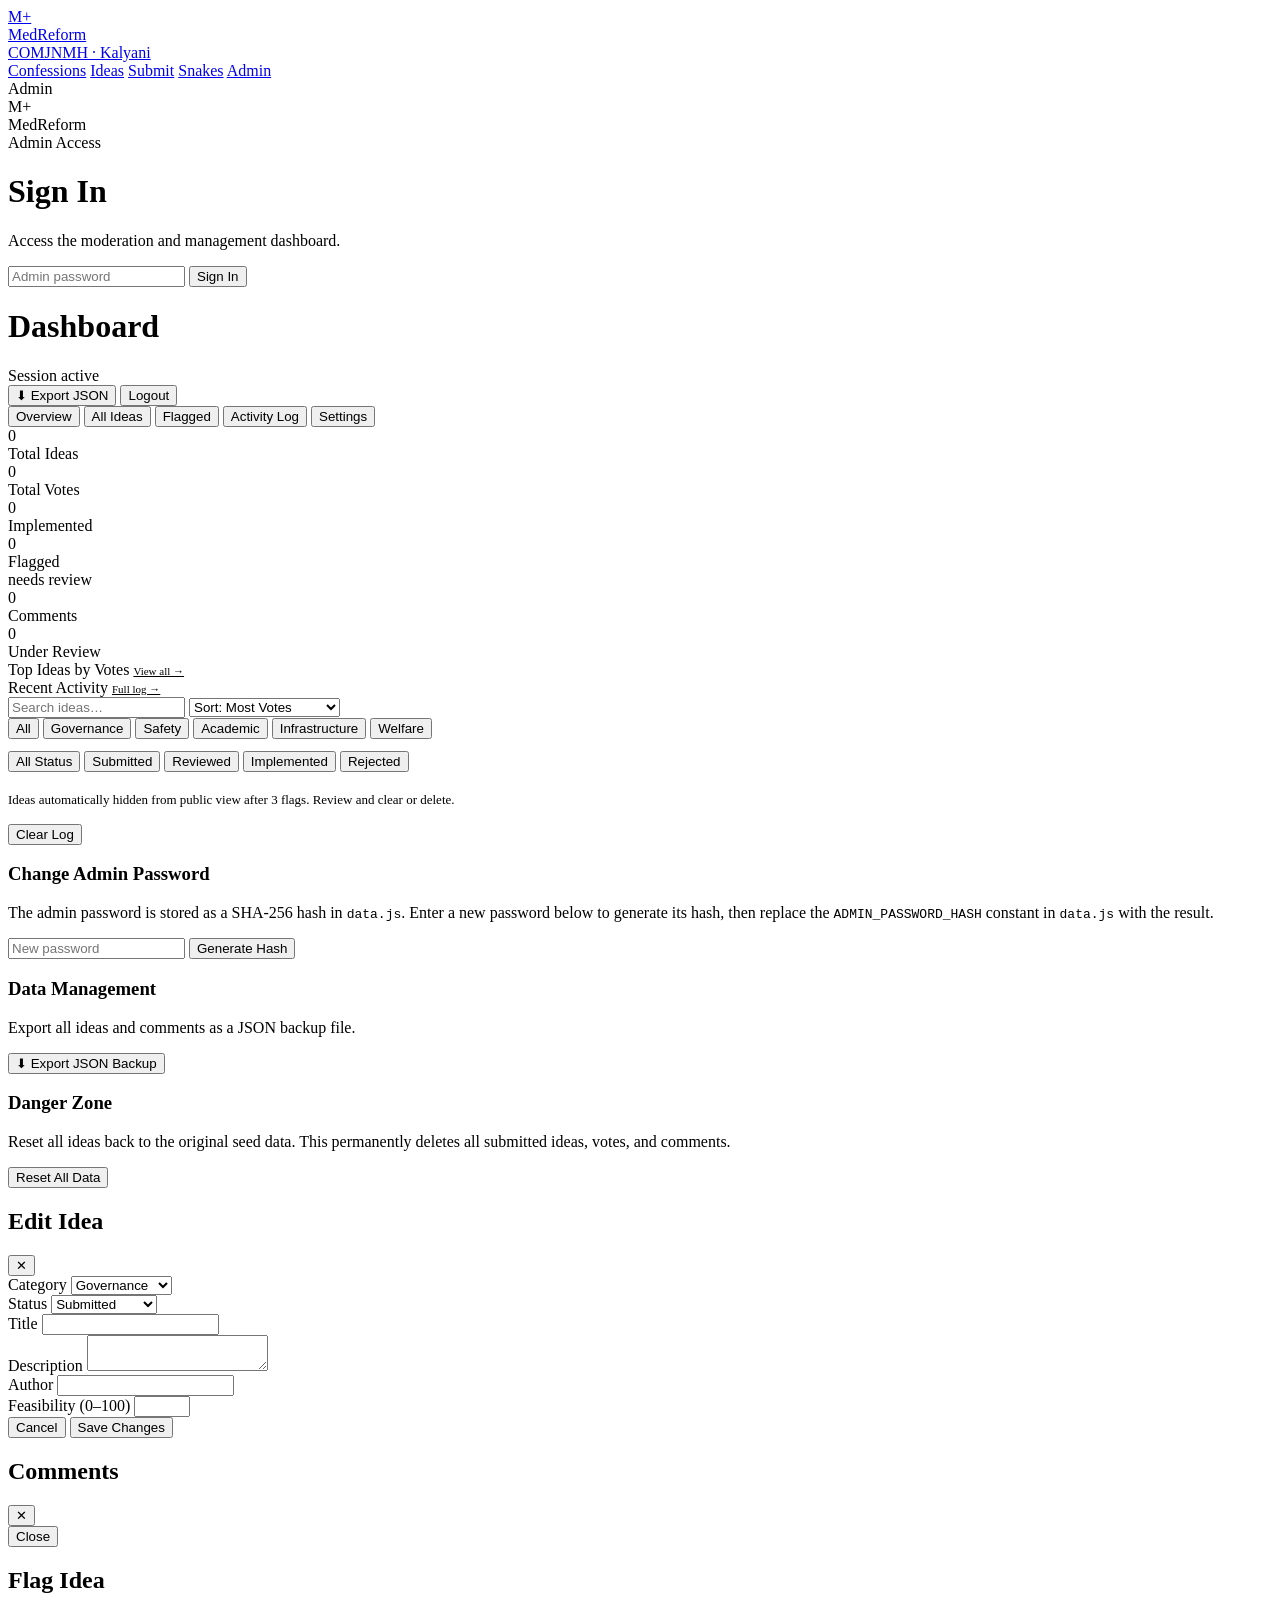
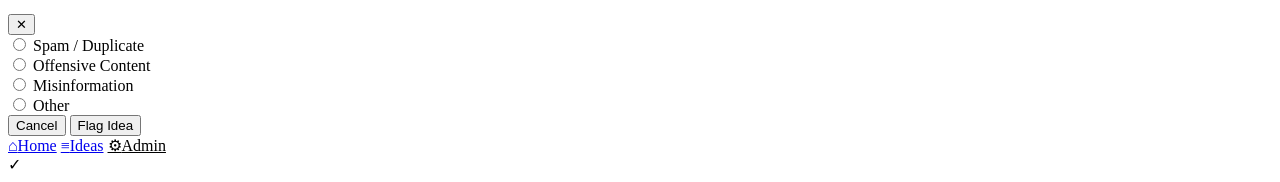
==== admin.html @ bbeb204e "Link all pages in one nav and use the shared design on the confession page Every page now shares the" ====
<!DOCTYPE html>
<html lang="en">
<head>
<meta charset="UTF-8">
<meta name="viewport" content="width=device-width, initial-scale=1.0">
<title>Admin Panel — MedReform</title>
<meta name="robots" content="noindex, nofollow">
<link href="https://fonts.googleapis.com/css2?family=Instrument+Serif:ital@0;1&family=DM+Mono:wght@400;500&family=Epilogue:wght@300;400;500;700;900&display=swap" rel="stylesheet">
<link rel="stylesheet" href="/styles.css">
</head>
<body>

<header class="site-header">
  <a href="/" class="logo">
    <div class="logo-mark">M+</div>
    <div>
      <div class="logo-text">MedReform</div>
      <div class="logo-sub">COMJNMH · Kalyani</div>
    </div>
  </a>
  <nav class="desktop-nav">
    <a href="/" class="nav-link">Confessions</a>
    <a href="/ideas" class="nav-link">Ideas</a>
    <a href="/submit" class="nav-link">Submit</a>
    <a href="/snakes" class="nav-link">Snakes</a>
    <a href="/admin" class="nav-link active">Admin</a>
  </nav>
  <span class="badge live">Admin</span>
</header>

<!-- ═══════════════ LOGIN ═══════════════ -->
<div class="login-screen" id="login-screen">
  <div class="login-card">
    <div class="login-logo">
      <div class="logo-mark">M+</div>
      <div>
        <div class="logo-text">MedReform</div>
        <div class="logo-sub">Admin Access</div>
      </div>
    </div>
    <h1>Sign In</h1>
    <p>Access the moderation and management dashboard.</p>
    <input type="password" id="admin-password" class="login-input"
           placeholder="Admin password" autocomplete="current-password">
    <button class="login-btn" id="login-btn" onclick="attemptLogin()">Sign In</button>
    <div class="login-error" id="login-error"></div>
  </div>
</div>

<!-- ═══════════════ ADMIN SCREEN ═══════════════ -->
<div class="admin-screen" id="admin-screen">
  <div class="admin-shell">

    <!-- Header -->
    <div class="admin-header">
      <h1>Dashboard</h1>
      <span class="session-badge" id="session-badge">Session active</span>
      <div class="header-btns">
        <button class="btn-export" onclick="exportAllData()">⬇ Export JSON</button>
        <button class="btn-logout" onclick="adminLogout()">Logout</button>
      </div>
    </div>

    <!-- Tab nav -->
    <nav class="admin-tabs">
      <button class="admin-tab active" onclick="switchTab('dashboard', this)">Overview</button>
      <button class="admin-tab" onclick="switchTab('ideas', this)">All Ideas</button>
      <button class="admin-tab" id="tab-flagged-btn" onclick="switchTab('flagged', this)">Flagged</button>
      <button class="admin-tab" onclick="switchTab('log', this)">Activity Log</button>
      <button class="admin-tab" onclick="switchTab('settings', this)">Settings</button>
    </nav>

    <!-- ── TAB: Overview ── -->
    <div id="tab-dashboard" class="tab-content active">
      <div class="stats-grid">
        <div class="stat-card">
          <div class="stat-val" id="stat-total">0</div>
          <div class="stat-label">Total Ideas</div>
          <div class="stat-sub" id="stat-pending-sub"></div>
        </div>
        <div class="stat-card">
          <div class="stat-val" id="stat-votes">0</div>
          <div class="stat-label">Total Votes</div>
          <div class="stat-sub" id="stat-avg-sub"></div>
        </div>
        <div class="stat-card">
          <div class="stat-val" id="stat-implemented">0</div>
          <div class="stat-label">Implemented</div>
          <div class="stat-sub" id="stat-impl-rate"></div>
        </div>
        <div class="stat-card" id="stat-flagged-card">
          <div class="stat-val" id="stat-flagged">0</div>
          <div class="stat-label">Flagged</div>
          <div class="stat-sub">needs review</div>
        </div>
        <div class="stat-card">
          <div class="stat-val" id="stat-comments">0</div>
          <div class="stat-label">Comments</div>
        </div>
        <div class="stat-card">
          <div class="stat-val" id="stat-reviewed">0</div>
          <div class="stat-label">Under Review</div>
        </div>
      </div>

      <div class="dash-cols">
        <div class="dash-panel">
          <div class="dash-panel-head">
            <span>Top Ideas by Votes</span>
            <a href="#" onclick="switchTabByName('ideas'); return false;" style="font-size:11px; color:var(--accent);">View all →</a>
          </div>
          <div class="dash-panel-body" id="dash-top-ideas"></div>
        </div>
        <div class="dash-panel">
          <div class="dash-panel-head">
            <span>Recent Activity</span>
            <a href="#" onclick="switchTabByName('log'); return false;" style="font-size:11px; color:var(--accent);">Full log →</a>
          </div>
          <div class="dash-panel-body" id="dash-recent-log"></div>
        </div>
      </div>
    </div>

    <!-- ── TAB: All Ideas ── -->
    <div id="tab-ideas" class="tab-content">
      <div class="ideas-toolbar">
        <input type="text" id="ideas-search" placeholder="Search ideas…" oninput="renderIdeas()">
        <select class="sort-select" id="ideas-sort" onchange="renderIdeas()">
          <option value="votes">Sort: Most Votes</option>
          <option value="new">Sort: Newest</option>
          <option value="flags">Sort: Most Flagged</option>
          <option value="comments">Sort: Most Comments</option>
        </select>
      </div>
      <div class="filter-chips" id="cat-filters" style="margin-bottom:12px;">
        <button class="chip active" data-cat="all" onclick="setChip(this,'cat')">All</button>
        <button class="chip" data-cat="governance" onclick="setChip(this,'cat')">Governance</button>
        <button class="chip" data-cat="safety" onclick="setChip(this,'cat')">Safety</button>
        <button class="chip" data-cat="academic" onclick="setChip(this,'cat')">Academic</button>
        <button class="chip" data-cat="infrastructure" onclick="setChip(this,'cat')">Infrastructure</button>
        <button class="chip" data-cat="welfare" onclick="setChip(this,'cat')">Welfare</button>
      </div>
      <div class="filter-chips" id="status-filters" style="margin-bottom:20px;">
        <button class="chip active" data-status="all" onclick="setChip(this,'status')">All Status</button>
        <button class="chip" data-status="submitted" onclick="setChip(this,'status')">Submitted</button>
        <button class="chip" data-status="reviewed" onclick="setChip(this,'status')">Reviewed</button>
        <button class="chip" data-status="implemented" onclick="setChip(this,'status')">Implemented</button>
        <button class="chip" data-status="rejected" onclick="setChip(this,'status')">Rejected</button>
      </div>
      <div class="idea-list" id="ideas-list"></div>
      <div class="empty-state" id="ideas-empty" style="display:none;">
        <h3>No ideas match</h3>
        <p>Adjust your search or filters.</p>
      </div>
    </div>

    <!-- ── TAB: Flagged ── -->
    <div id="tab-flagged" class="tab-content">
      <p style="color:var(--text-muted); font-size:13px; margin-bottom:16px;">
        Ideas automatically hidden from public view after 3 flags. Review and clear or delete.
      </p>
      <div class="idea-list" id="flagged-list"></div>
      <div class="empty-state" id="flagged-empty" style="display:none;">
        <h3>No flagged ideas</h3>
        <p>Nothing needs review right now.</p>
      </div>
    </div>

    <!-- ── TAB: Activity Log ── -->
    <div id="tab-log" class="tab-content">
      <div class="log-toolbar">
        <button class="btn-ghost-sm" onclick="confirmClearLog()">Clear Log</button>
      </div>
      <div class="log-list" id="log-list"></div>
      <div class="empty-state" id="log-empty" style="display:none;">
        <h3>No activity yet</h3>
        <p>Admin actions will appear here.</p>
      </div>
    </div>

    <!-- ── TAB: Settings ── -->
    <div id="tab-settings" class="tab-content">
      <div class="pw-section">
        <h3>Change Admin Password</h3>
        <p>
          The admin password is stored as a SHA-256 hash in <code>data.js</code>.
          Enter a new password below to generate its hash, then replace the
          <code>ADMIN_PASSWORD_HASH</code> constant in <code>data.js</code> with the result.
        </p>
        <div class="pw-gen-row">
          <input type="password" class="pw-gen-input" id="pw-new-input" placeholder="New password">
          <button class="btn-primary-sm" onclick="generateHash()">Generate Hash</button>
        </div>
        <div class="pw-hash-display" id="pw-hash-result"></div>
      </div>

      <div class="pw-section" style="margin-top:16px;">
        <h3>Data Management</h3>
        <p>Export all ideas and comments as a JSON backup file.</p>
        <button class="btn-primary-sm" onclick="exportAllData()">⬇ Export JSON Backup</button>
      </div>

      <div class="pw-section" style="margin-top:16px; border-color: rgba(248,113,113,0.3);">
        <h3 style="color:var(--red);">Danger Zone</h3>
        <p>Reset all ideas back to the original seed data. This permanently deletes all submitted ideas, votes, and comments.</p>
        <button class="btn-danger-sm" onclick="confirmReset()">Reset All Data</button>
      </div>
    </div>

  </div><!-- /admin-shell -->
</div><!-- /admin-screen -->

<!-- ═══════════════ MODALS ═══════════════ -->

<!-- Edit Idea -->
<div class="modal" id="edit-modal">
  <div class="modal-box">
    <div class="modal-head">
      <h2>Edit Idea</h2>
      <button class="modal-close" onclick="closeModal('edit-modal')">✕</button>
    </div>
    <div class="modal-body">
      <div class="form-row">
        <div class="form-group">
          <label class="form-label">Category</label>
          <select id="edit-category" class="form-select">
            <option value="governance">Governance</option>
            <option value="safety">Safety</option>
            <option value="academic">Academic</option>
            <option value="infrastructure">Infrastructure</option>
            <option value="welfare">Welfare</option>
          </select>
        </div>
        <div class="form-group">
          <label class="form-label">Status</label>
          <select id="edit-status" class="form-select">
            <option value="submitted">Submitted</option>
            <option value="reviewed">Under Review</option>
            <option value="implemented">Implemented</option>
            <option value="rejected">Not Viable</option>
          </select>
        </div>
      </div>
      <div class="form-group">
        <label class="form-label">Title</label>
        <input type="text" id="edit-title" class="form-input" maxlength="150">
      </div>
      <div class="form-group">
        <label class="form-label">Description</label>
        <textarea id="edit-text" class="form-textarea" maxlength="1000"></textarea>
      </div>
      <div class="form-row">
        <div class="form-group">
          <label class="form-label">Author</label>
          <input type="text" id="edit-author" class="form-input" maxlength="100">
        </div>
        <div class="form-group">
          <label class="form-label">Feasibility (0–100)</label>
          <input type="number" id="edit-feasibility" class="form-input" min="0" max="100">
        </div>
      </div>
    </div>
    <div class="modal-footer">
      <button class="btn-ghost-sm" onclick="closeModal('edit-modal')">Cancel</button>
      <button class="btn-primary-sm" onclick="saveEdit()">Save Changes</button>
    </div>
  </div>
</div>

<!-- Comments -->
<div class="modal" id="comments-modal">
  <div class="modal-box">
    <div class="modal-head">
      <h2>Comments</h2>
      <button class="modal-close" onclick="closeModal('comments-modal')">✕</button>
    </div>
    <div class="modal-body" id="comments-modal-body"></div>
    <div class="modal-footer">
      <button class="btn-primary-sm" onclick="closeModal('comments-modal')">Close</button>
    </div>
  </div>
</div>

<!-- Flag reason -->
<div class="modal" id="flag-modal">
  <div class="modal-box">
    <div class="modal-head">
      <h2>Flag Idea</h2>
      <button class="modal-close" onclick="closeModal('flag-modal')">✕</button>
    </div>
    <div class="modal-body">
      <div class="flag-reason-list">
        <div class="flag-reason-item">
          <input type="radio" name="flag-reason" id="fr-spam" value="spam">
          <label for="fr-spam">Spam / Duplicate</label>
        </div>
        <div class="flag-reason-item">
          <input type="radio" name="flag-reason" id="fr-offensive" value="offensive">
          <label for="fr-offensive">Offensive Content</label>
        </div>
        <div class="flag-reason-item">
          <input type="radio" name="flag-reason" id="fr-misinfo" value="misinformation">
          <label for="fr-misinfo">Misinformation</label>
        </div>
        <div class="flag-reason-item">
          <input type="radio" name="flag-reason" id="fr-other" value="other">
          <label for="fr-other">Other</label>
        </div>
      </div>
    </div>
    <div class="modal-footer">
      <button class="btn-ghost-sm" onclick="closeModal('flag-modal')">Cancel</button>
      <button class="btn-danger-sm" onclick="confirmFlag()">Flag Idea</button>
    </div>
  </div>
</div>

<!-- Mobile nav -->
<nav class="mobile-nav">
  <a href="/" class="mob-tab"><span class="mob-icon">⌂</span><span>Home</span></a>
  <a href="/ideas" class="mob-tab"><span class="mob-icon">≡</span><span>Ideas</span></a>
  <a href="/admin" class="mob-tab active" style="background:var(--accent-dim);color:var(--accent);"><span class="mob-icon">⚙</span><span>Admin</span></a>
</nav>

<div class="toast" id="toast">
  <span class="toast-icon">✓</span>
  <span class="toast-text"></span>
</div>

<script src="/data.js"></script>
<script>
// ─── State ────────────────────────────────────────────────────────────────────
var adminIdeas      = [];
var editingIdeaId   = null;
var flaggingIdeaId  = null;
var activeTab       = 'dashboard';
var ideaFilters     = { cat: 'all', status: 'all' };
var sessionTimer    = null;

// ─── Boot ─────────────────────────────────────────────────────────────────────
function initAdmin() {
  if (!isAdminLoggedIn()) {
    showLoginScreen();
  } else {
    showAdminScreen();
  }
}

function showLoginScreen() {
  document.getElementById('login-screen').style.display = 'flex';
  document.getElementById('admin-screen').classList.remove('active');
  refreshLockoutUI();
}

function showAdminScreen() {
  document.getElementById('login-screen').style.display = 'none';
  document.getElementById('admin-screen').classList.add('active');
  loadAll();
  startSessionTimer();
}

// ─── Login ────────────────────────────────────────────────────────────────────
function refreshLockoutUI() {
  var errEl   = document.getElementById('login-error');
  var btn     = document.getElementById('login-btn');
  var pwInput = document.getElementById('admin-password');

  if (isLockedOut()) {
    var mins = Math.ceil(lockoutRemainingMs() / 60000);
    errEl.textContent = 'Too many failed attempts. Try again in ' + mins + ' minute(s).';
    errEl.style.display = 'block';
    btn.disabled   = true;
    pwInput.disabled = true;
    setTimeout(refreshLockoutUI, 10000);
  } else {
    btn.disabled     = false;
    pwInput.disabled = false;
    if (errEl.textContent.includes('Too many')) errEl.style.display = 'none';
  }
}

async function attemptLogin() {
  if (isLockedOut()) { refreshLockoutUI(); return; }
  var pw  = document.getElementById('admin-password').value;
  if (!pw) return;

  var btn = document.getElementById('login-btn');
  btn.disabled = true; btn.textContent = 'Checking…';

  var ok = await setAdminSession(pw);
  btn.textContent = 'Sign In';

  if (ok) {
    document.getElementById('login-error').style.display = 'none';
    document.getElementById('admin-password').value = '';
    showAdminScreen();
  } else {
    var errEl = document.getElementById('login-error');
    if (isLockedOut()) {
      refreshLockoutUI();
    } else {
      var l = getLockout();
      var left = LOCKOUT_MAX_ATTEMPTS - (l.attempts || 0);
      errEl.textContent = 'Incorrect password. ' + left + ' attempt(s) left before lockout.';
      errEl.style.display = 'block';
      btn.disabled = false;
    }
    document.getElementById('admin-password').select();
  }
}

function adminLogout() {
  if (!confirm('Log out of the admin panel?')) return;
  clearAdminSession();
  if (sessionTimer) clearInterval(sessionTimer);
  document.getElementById('admin-screen').classList.remove('active');
  document.getElementById('admin-password').value = '';
  showLoginScreen();
}

// ─── Session timer ────────────────────────────────────────────────────────────
function startSessionTimer() {
  updateSessionBadge();
  sessionTimer = setInterval(updateSessionBadge, 60000);
}

function updateSessionBadge() {
  var session = getAdminSession();
  if (!session) return;
  var ms   = session.expiresAt - Date.now();
  var mins = Math.ceil(ms / 60000);
  var badge = document.getElementById('session-badge');
  if (mins <= 30) {
    badge.textContent = 'Session expires in ' + mins + 'm';
    badge.className = 'session-badge expiring';
  } else {
    var hrs = Math.floor(mins / 60);
    badge.textContent = 'Session expires in ' + hrs + 'h ' + (mins % 60) + 'm';
    badge.className = 'session-badge';
  }
}

// ─── Data load ────────────────────────────────────────────────────────────────
function loadAll() {
  adminIdeas = getIdeas();
  updateStats();
  renderDashboard();
  renderIdeas();
  renderFlagged();
  renderLog();
  updateFlaggedBadge();
}

// ─── Tab switching ────────────────────────────────────────────────────────────
function switchTab(name, btn) {
  document.querySelectorAll('.tab-content').forEach(t => t.classList.remove('active'));
  document.querySelectorAll('.admin-tab').forEach(t => t.classList.remove('active'));
  document.getElementById('tab-' + name).classList.add('active');
  if (btn) btn.classList.add('active');
  activeTab = name;
}

function switchTabByName(name) {
  var btn = Array.from(document.querySelectorAll('.admin-tab'))
    .find(b => b.getAttribute('onclick') && b.getAttribute('onclick').includes("'" + name + "'"));
  switchTab(name, btn);
}

// ─── Stats ────────────────────────────────────────────────────────────────────
function updateStats() {
  var total       = adminIdeas.length;
  var votes       = totalVotes(adminIdeas);
  var implemented = adminIdeas.filter(i => i.status === 'implemented').length;
  var reviewed    = adminIdeas.filter(i => i.status === 'reviewed').length;
  var flagged     = adminIdeas.filter(i => i.flagged || i.flagCount > 0).length;
  var pending     = adminIdeas.filter(i => i.status === 'submitted').length;
  var comments    = adminIdeas.reduce((s, i) => s + (i.comments ? i.comments.length : 0), 0);
  var implRate    = total > 0 ? Math.round(implemented / total * 100) : 0;

  document.getElementById('stat-total').textContent       = total;
  document.getElementById('stat-votes').textContent       = votes;
  document.getElementById('stat-implemented').textContent = implemented;
  document.getElementById('stat-flagged').textContent     = flagged;
  document.getElementById('stat-comments').textContent    = comments;
  document.getElementById('stat-reviewed').textContent    = reviewed;

  document.getElementById('stat-pending-sub').textContent  = pending + ' pending review';
  document.getElementById('stat-avg-sub').textContent      = total > 0 ? (votes / total).toFixed(1) + ' avg per idea' : '';
  document.getElementById('stat-impl-rate').textContent    = implRate + '% implementation rate';

  var fc = document.getElementById('stat-flagged-card');
  if (flagged > 0) { fc.classList.add('alert'); } else { fc.classList.remove('alert'); }
}

function updateFlaggedBadge() {
  var n = adminIdeas.filter(i => i.flagged || i.flagCount > 0).length;
  var btn = document.getElementById('tab-flagged-btn');
  var existing = btn.querySelector('.tab-badge');
  if (n > 0) {
    if (!existing) {
      var span = document.createElement('span');
      span.className = 'tab-badge';
      btn.appendChild(span);
      existing = span;
    }
    existing.textContent = n;
  } else if (existing) {
    existing.remove();
  }
}

// ─── Dashboard ────────────────────────────────────────────────────────────────
function renderDashboard() {
  // Top 5 by votes
  var top = [...adminIdeas].sort((a, b) => b.votes - a.votes).slice(0, 5);
  var topEl = document.getElementById('dash-top-ideas');
  if (top.length === 0) {
    topEl.innerHTML = '<div class="dash-row"><span style="color:var(--text-dim);font-size:13px;">No ideas yet.</span></div>';
  } else {
    topEl.innerHTML = top.map(function(i) {
      return '<div class="dash-row">' +
        '<span class="dash-row-icon">▲</span>' +
        '<div class="dash-row-main">' +
          '<div class="dash-row-title">' + escHtml(i.title.substring(0, 55)) + (i.title.length > 55 ? '…' : '') + '</div>' +
          '<div class="dash-row-meta">' + escHtml(i.author) + ' · ' + i.category + ' · ' + statusLabel(i.status) + '</div>' +
        '</div>' +
        '<div class="dash-row-val">' + i.votes + '</div>' +
      '</div>';
    }).join('');
  }

  // Recent audit log (last 5)
  var log = getAuditLog().slice(0, 5);
  var logEl = document.getElementById('dash-recent-log');
  if (log.length === 0) {
    logEl.innerHTML = '<div class="dash-row"><span style="color:var(--text-dim);font-size:13px;">No activity yet.</span></div>';
  } else {
    logEl.innerHTML = log.map(function(e) {
      return '<div class="dash-row">' +
        '<div class="dash-row-main">' +
          '<div class="dash-row-title">' + escHtml(e.action) + ': ' + escHtml(e.detail.substring(0, 40)) + '</div>' +
          '<div class="dash-row-meta">' + formatTime(e.timestamp) + '</div>' +
        '</div>' +
      '</div>';
    }).join('');
  }
}

// ─── Ideas list ───────────────────────────────────────────────────────────────
function setChip(el, type) {
  var parentId = type === 'cat' ? 'cat-filters' : 'status-filters';
  document.querySelectorAll('#' + parentId + ' .chip').forEach(c => c.classList.remove('active'));
  el.classList.add('active');
  if (type === 'cat')    ideaFilters.cat    = el.dataset.cat;
  if (type === 'status') ideaFilters.status = el.dataset.status;
  renderIdeas();
}

function getFilteredSorted() {
  var q      = (document.getElementById('ideas-search') ? document.getElementById('ideas-search').value : '').toLowerCase();
  var sort   = document.getElementById('ideas-sort') ? document.getElementById('ideas-sort').value : 'votes';
  var result = [...adminIdeas];

  if (q) result = result.filter(i =>
    i.title.toLowerCase().includes(q) ||
    i.text.toLowerCase().includes(q) ||
    i.author.toLowerCase().includes(q)
  );
  if (ideaFilters.cat    !== 'all') result = result.filter(i => i.category === ideaFilters.cat);
  if (ideaFilters.status !== 'all') result = result.filter(i => i.status   === ideaFilters.status);

  if (sort === 'votes')    result.sort((a, b) => b.votes - a.votes);
  if (sort === 'new')      result.sort((a, b) => b.submittedAt - a.submittedAt);
  if (sort === 'flags')    result.sort((a, b) => (b.flagCount||0) - (a.flagCount||0));
  if (sort === 'comments') result.sort((a, b) => (b.comments||[]).length - (a.comments||[]).length);

  return result;
}

function renderIdeas() {
  var list    = getFilteredSorted();
  var el      = document.getElementById('ideas-list');
  var emptyEl = document.getElementById('ideas-empty');
  if (list.length === 0) {
    el.innerHTML = ''; emptyEl.style.display = 'block'; return;
  }
  emptyEl.style.display = 'none';
  el.innerHTML = list.map(ideaRowHtml).join('');
}

function renderFlagged() {
  var list    = adminIdeas.filter(i => i.flagged || i.flagCount > 0).sort((a,b) => (b.flagCount||0)-(a.flagCount||0));
  var el      = document.getElementById('flagged-list');
  var emptyEl = document.getElementById('flagged-empty');
  if (list.length === 0) {
    el.innerHTML = ''; emptyEl.style.display = 'block'; return;
  }
  emptyEl.style.display = 'none';
  el.innerHTML = list.map(ideaRowHtml).join('');
}

function ideaRowHtml(idea) {
  var isFlagged = idea.flagged || idea.flagCount > 0;
  var commentCount = (idea.comments || []).length;
  return '<div class="idea-row ' + (isFlagged ? 'flagged-row' : '') + '" id="row-' + idea.id + '">' +
    '<div class="idea-row-main">' +
      '<div class="idea-vote-col">' +
        '<div class="idea-vote-num">' + idea.votes + '</div>' +
        '<div class="idea-vote-lbl">votes</div>' +
      '</div>' +
      '<div class="idea-body">' +
        '<div class="idea-title-row">' +
          '<div class="idea-title">' + escHtml(idea.title) + '</div>' +
          '<div class="idea-badges">' +
            '<span class="badge-cat">' + escHtml(idea.category) + '</span>' +
            '<span class="badge-status ' + idea.status + '">' + statusLabel(idea.status) + '</span>' +
            (isFlagged ? '<span class="badge-flag">🚩 ' + (idea.flagCount||1) + '</span>' : '') +
          '</div>' +
        '</div>' +
        '<div class="idea-meta-row">' +
          '<span>' + escHtml(idea.author) + '</span>' +
          '<span>·</span>' +
          '<span>' + escHtml(idea.role) + '</span>' +
          '<span>·</span>' +
          '<span>' + formatTime(idea.submittedAt) + '</span>' +
          '<span>·</span>' +
          '<span>💬 ' + commentCount + '</span>' +
          '<span>·</span>' +
          '<span>⚡ ' + idea.feasibility + '%</span>' +
        '</div>' +
        '<div class="idea-excerpt">' + escHtml(idea.text) + '</div>' +
      '</div>' +
      '<div class="idea-actions-col">' +
        '<select class="status-select" onchange="quickStatus(' + idea.id + ', this.value)">' +
          ['submitted','reviewed','implemented','rejected'].map(function(s) {
            return '<option value="' + s + '"' + (idea.status === s ? ' selected' : '') + '>' + statusLabel(s) + '</option>';
          }).join('') +
        '</select>' +
        '<div class="action-btns">' +
          '<button class="btn-action" onclick="openEdit(' + idea.id + ')">Edit</button>' +
          '<button class="btn-action" onclick="openComments(' + idea.id + ')">Comments</button>' +
        '</div>' +
        '<div class="action-btns">' +
          (isFlagged
            ? '<button class="btn-action success" onclick="doClearFlag(' + idea.id + ')">Clear Flag</button>'
            : '<button class="btn-action" onclick="openFlag(' + idea.id + ')">🚩 Flag</button>') +
          '<button class="btn-action danger" onclick="doDelete(' + idea.id + ')">Delete</button>' +
        '</div>' +
      '</div>' +
    '</div>' +
    '<div class="mobile-actions">' +
      '<button class="btn-action" onclick="openEdit(' + idea.id + ')">Edit</button>' +
      '<button class="btn-action" onclick="openComments(' + idea.id + ')">Comments</button>' +
      (isFlagged
        ? '<button class="btn-action success" onclick="doClearFlag(' + idea.id + ')">Clear Flag</button>'
        : '<button class="btn-action" onclick="openFlag(' + idea.id + ')">🚩 Flag</button>') +
      '<button class="btn-action danger" onclick="doDelete(' + idea.id + ')">Delete</button>' +
    '</div>' +
  '</div>';
}

// ─── Quick status change ──────────────────────────────────────────────────────
function quickStatus(ideaId, newStatus) {
  var idea = adminIdeas.find(i => i.id === ideaId);
  if (!idea) return;
  var old = idea.status;
  idea.status = newStatus;
  saveIdeas(adminIdeas);
  addAuditEntry('status-change', '#' + ideaId + ' ' + statusLabel(old) + ' → ' + statusLabel(newStatus));
  loadAll();
  showToast('Status → ' + statusLabel(newStatus), '✓');
}

// ─── Edit modal ───────────────────────────────────────────────────────────────
function openEdit(ideaId) {
  var idea = adminIdeas.find(i => i.id === ideaId);
  if (!idea) return;
  editingIdeaId = ideaId;

  document.getElementById('edit-title').value       = idea.title;
  document.getElementById('edit-text').value        = idea.text;
  document.getElementById('edit-author').value      = idea.author;
  document.getElementById('edit-category').value    = idea.category;
  document.getElementById('edit-status').value      = idea.status;
  document.getElementById('edit-feasibility').value = idea.feasibility;

  document.getElementById('edit-modal').classList.add('open');
}

function saveEdit() {
  var idea = adminIdeas.find(i => i.id === editingIdeaId);
  if (!idea) return;

  updateIdea(adminIdeas, editingIdeaId, {
    title:       document.getElementById('edit-title').value,
    text:        document.getElementById('edit-text').value,
    author:      document.getElementById('edit-author').value,
    category:    document.getElementById('edit-category').value,
    status:      document.getElementById('edit-status').value,
    feasibility: document.getElementById('edit-feasibility').value
  });

  saveIdeas(adminIdeas);
  addAuditEntry('edit', '#' + editingIdeaId + ' — ' + idea.title.substring(0, 40));
  closeModal('edit-modal');
  loadAll();
  showToast('Idea updated', '✓');
}

// ─── Comments modal ───────────────────────────────────────────────────────────
function openComments(ideaId) {
  var idea = adminIdeas.find(i => i.id === ideaId);
  if (!idea) return;

  var html = '<p style="color:var(--text-muted);font-size:13px;margin-bottom:12px;">' +
    '<strong>' + escHtml(idea.title) + '</strong></p>';

  if (!idea.comments || idea.comments.length === 0) {
    html += '<p style="color:var(--text-dim);font-size:13px;">No comments on this idea.</p>';
  } else {
    html += idea.comments.map(function(c, idx) {
      return '<div class="comment-item-admin">' +
        '<div class="c-head">' +
          '<span class="c-author">' + escHtml(c.author) + '</span>' +
          '<span class="c-time">' + formatTime(c.submittedAt) + '</span>' +
        '</div>' +
        '<div class="c-text">' + escHtml(c.text) + '</div>' +
        '<button class="btn-action danger" style="align-self:flex-start;" onclick="doDeleteComment(' + ideaId + ',' + idx + ')">Delete</button>' +
      '</div>';
    }).join('');
  }

  document.getElementById('comments-modal-body').innerHTML = html;
  document.getElementById('comments-modal').classList.add('open');
}

function doDeleteComment(ideaId, idx) {
  if (!confirm('Delete this comment permanently?')) return;
  deleteComment(adminIdeas, ideaId, idx);
  saveIdeas(adminIdeas);
  addAuditEntry('comment', 'Deleted comment #' + idx + ' on idea #' + ideaId);
  openComments(ideaId);
  loadAll();
  showToast('Comment deleted', '✓');
}

// ─── Flag modal ───────────────────────────────────────────────────────────────
function openFlag(ideaId) {
  flaggingIdeaId = ideaId;
  document.querySelectorAll('input[name="flag-reason"]').forEach(r => r.checked = false);
  document.getElementById('flag-modal').classList.add('open');
}

function confirmFlag() {
  var checked = document.querySelector('input[name="flag-reason"]:checked');
  if (!checked) { showToast('Select a reason first', '✗'); return; }
  var idea = adminIdeas.find(i => i.id === flaggingIdeaId);
  if (!idea) return;
  flagIdea(adminIdeas, flaggingIdeaId, checked.value);
  saveIdeas(adminIdeas);
  addAuditEntry('flag', '#' + flaggingIdeaId + ' — ' + checked.value);
  closeModal('flag-modal');
  loadAll();
  showToast('Idea flagged', '🚩');
}

function doClearFlag(ideaId) {
  if (!confirm('Clear all flags on this idea? It will become visible to the public again.')) return;
  unflagIdea(adminIdeas, ideaId);
  saveIdeas(adminIdeas);
  addAuditEntry('unflag', 'Cleared flags on #' + ideaId);
  loadAll();
  showToast('Flags cleared', '✓');
}

// ─── Delete ───────────────────────────────────────────────────────────────────
function doDelete(ideaId) {
  var idea = adminIdeas.find(i => i.id === ideaId);
  if (!idea) return;
  if (!confirm('Permanently delete "' + idea.title.substring(0, 60) + '"?\nThis cannot be undone.')) return;
  var title = idea.title;
  deleteIdea(adminIdeas, ideaId);
  saveIdeas(adminIdeas);
  addAuditEntry('delete', '#' + ideaId + ' — ' + title.substring(0, 60));
  loadAll();
  showToast('Idea deleted', '✓');
}

// ─── Activity log ─────────────────────────────────────────────────────────────
function renderLog() {
  var log     = getAuditLog();
  var el      = document.getElementById('log-list');
  var emptyEl = document.getElementById('log-empty');

  if (log.length === 0) {
    el.innerHTML = ''; emptyEl.style.display = 'block'; return;
  }
  emptyEl.style.display = 'none';
  el.innerHTML = log.map(function(e) {
    return '<div class="log-entry">' +
      '<span class="log-action ' + e.action + '">' + e.action + '</span>' +
      '<div class="log-detail">' + escHtml(e.detail) + '</div>' +
      '<div class="log-time">' + formatTime(e.timestamp) + '</div>' +
    '</div>';
  }).join('');
}

function confirmClearLog() {
  if (!confirm('Clear the entire activity log?')) return;
  clearAuditLog();
  renderLog();
  showToast('Log cleared', '✓');
}

// ─── Export ───────────────────────────────────────────────────────────────────
function exportAllData() {
  exportData(adminIdeas);
  addAuditEntry('export', adminIdeas.length + ' ideas exported');
  renderLog();
  showToast('Exported successfully', '⬇');
}

// ─── Settings ─────────────────────────────────────────────────────────────────
async function generateHash() {
  var pw = document.getElementById('pw-new-input').value;
  if (!pw) { showToast('Enter a password first', '✗'); return; }
  var hash = await sha256hex(pw);
  var el = document.getElementById('pw-hash-result');
  el.textContent = hash;
  el.style.display = 'block';
  showToast('Hash generated — copy it into data.js', '✓');
}

function confirmReset() {
  if (!confirm('Reset ALL data to the original seed ideas?\n\nThis will permanently delete every submitted idea, vote, and comment.')) return;
  localStorage.removeItem('medreform_ideas_v2');
  localStorage.removeItem('medreform_voted_v2');
  localStorage.removeItem('medreform_flags_v2');
  localStorage.removeItem('medreform_ratelim_v2');
  addAuditEntry('delete', 'Full data reset performed');
  loadAll();
  showToast('Data reset to seed ideas', '✓');
}

// ─── Modal helpers ────────────────────────────────────────────────────────────
function closeModal(id) {
  document.getElementById(id).classList.remove('open');
}

document.addEventListener('keydown', function(e) {
  if (e.key === 'Escape') {
    document.querySelectorAll('.modal.open').forEach(m => m.classList.remove('open'));
  }
  if (e.key === 'Enter' && !isAdminLoggedIn()) attemptLogin();
});

// Close modal on backdrop click
document.querySelectorAll('.modal').forEach(function(m) {
  m.addEventListener('click', function(e) {
    if (e.target === m) m.classList.remove('open');
  });
});

initAdmin();
</script>
</body>
</html>
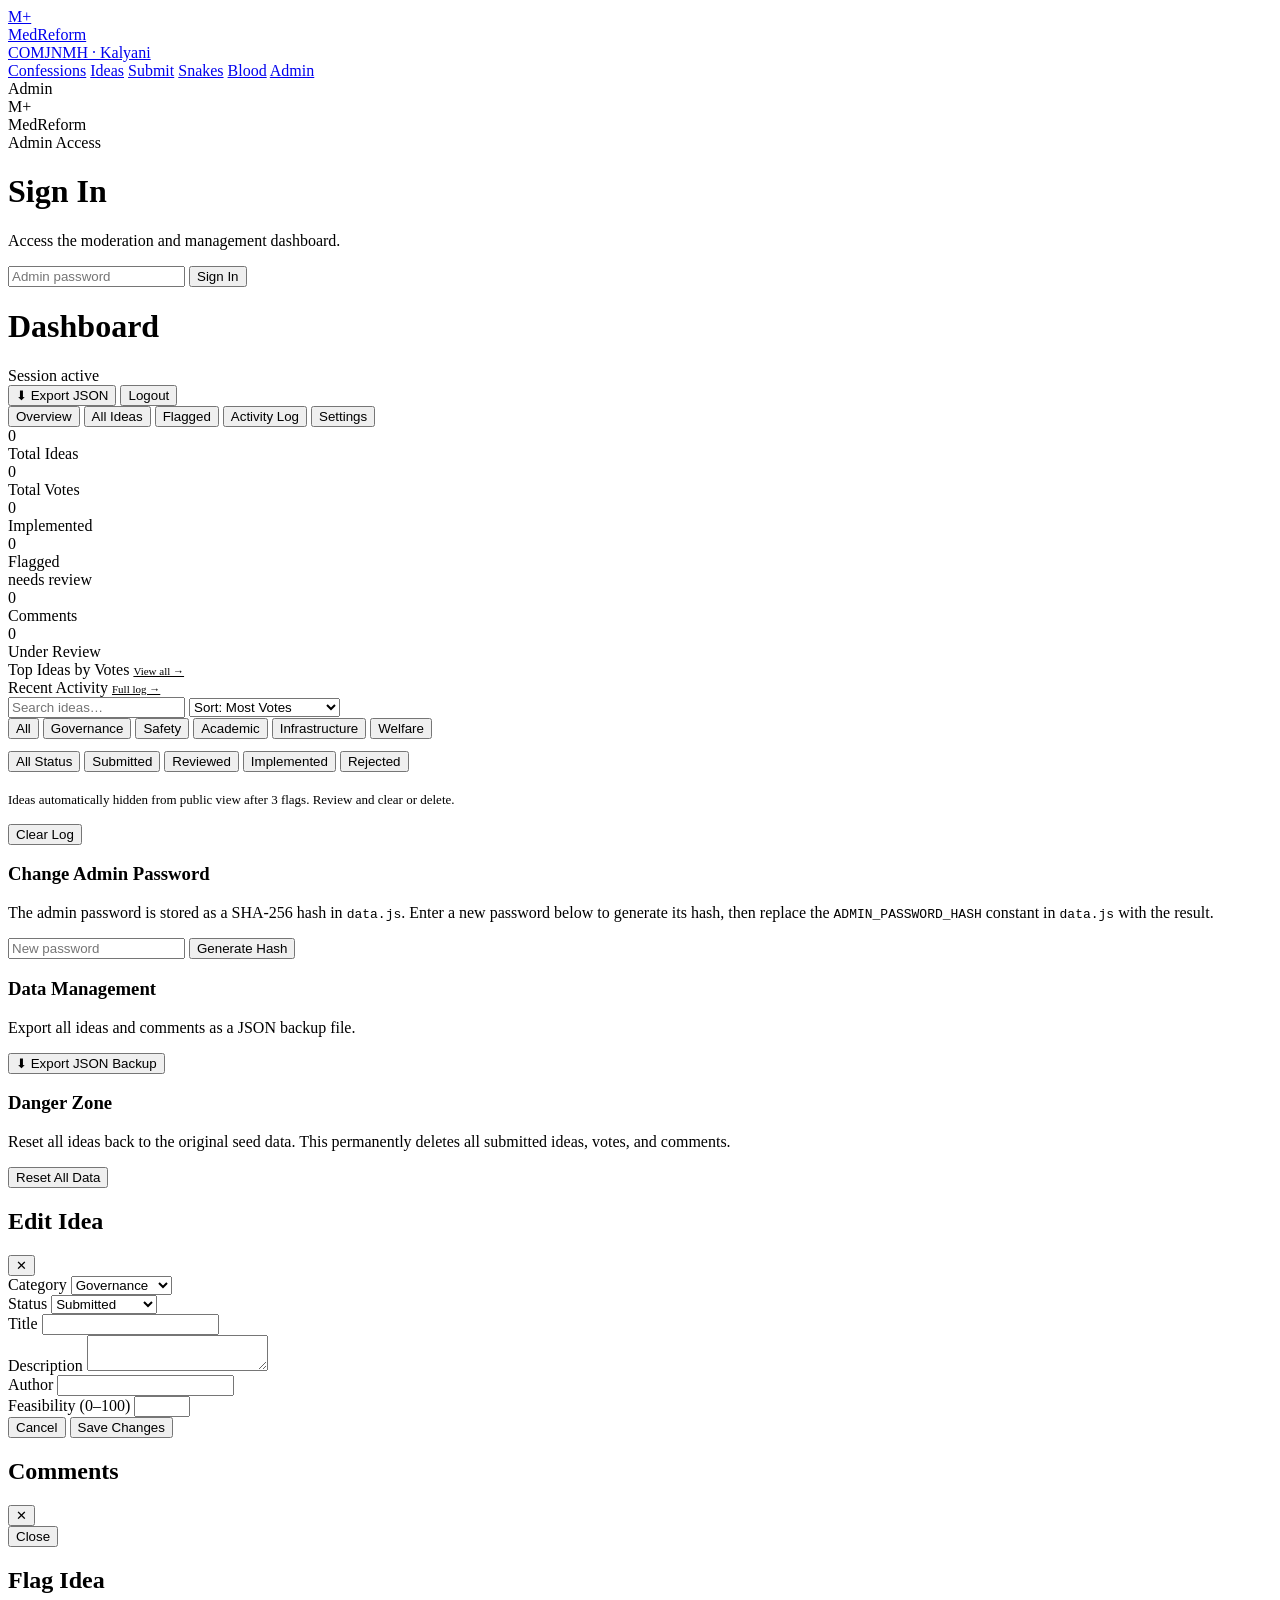
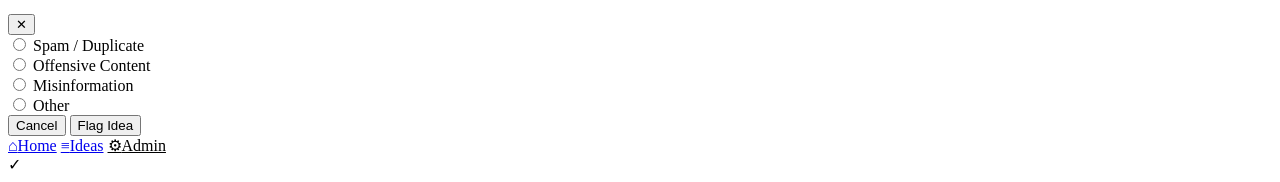
==== commit d1c5723a: "Blood donor search: opt-in donor list with RLS-guarded Supabase RPCs Donors join on purpose (name, b" ====
--- a/admin.html
+++ b/admin.html
@@ -23,6 +23,7 @@
     <a href="/ideas" class="nav-link">Ideas</a>
     <a href="/submit" class="nav-link">Submit</a>
     <a href="/snakes" class="nav-link">Snakes</a>
+    <a href="/donors" class="nav-link">Blood</a>
     <a href="/admin" class="nav-link active">Admin</a>
   </nav>
   <span class="badge live">Admin</span>
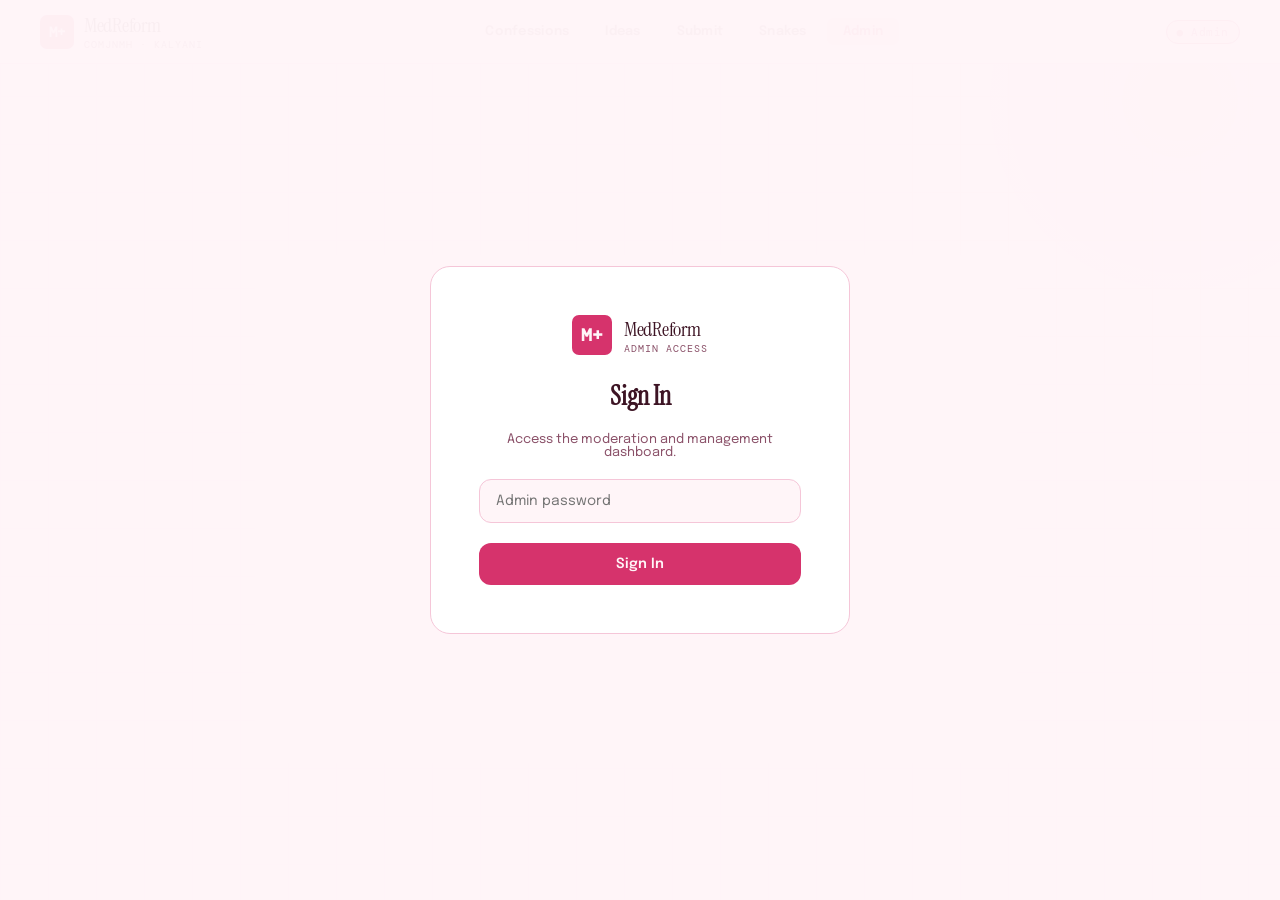
==== commit 0d2efaa2: "Use relative links so GitHub Pages and Vercel both work Root-relative links (/styles.css, /ideas) po" ====
--- a/admin.html
+++ b/admin.html
@@ -6,12 +6,12 @@
 <title>Admin Panel — MedReform</title>
 <meta name="robots" content="noindex, nofollow">
 <link href="https://fonts.googleapis.com/css2?family=Instrument+Serif:ital@0;1&family=DM+Mono:wght@400;500&family=Epilogue:wght@300;400;500;700;900&display=swap" rel="stylesheet">
-<link rel="stylesheet" href="/styles.css">
+<link rel="stylesheet" href="styles.css">
 </head>
 <body>
 
 <header class="site-header">
-  <a href="/" class="logo">
+  <a href="./" class="logo">
     <div class="logo-mark">M+</div>
     <div>
       <div class="logo-text">MedReform</div>
@@ -19,12 +19,11 @@
     </div>
   </a>
   <nav class="desktop-nav">
-    <a href="/" class="nav-link">Confessions</a>
-    <a href="/ideas" class="nav-link">Ideas</a>
-    <a href="/submit" class="nav-link">Submit</a>
-    <a href="/snakes" class="nav-link">Snakes</a>
-    <a href="/donors" class="nav-link">Blood</a>
-    <a href="/admin" class="nav-link active">Admin</a>
+    <a href="./" class="nav-link">Confessions</a>
+    <a href="ideas" class="nav-link">Ideas</a>
+    <a href="submit" class="nav-link">Submit</a>
+    <a href="snakes" class="nav-link">Snakes</a>
+    <a href="admin" class="nav-link active">Admin</a>
   </nav>
   <span class="badge live">Admin</span>
 </header>
@@ -318,9 +317,9 @@
 
 <!-- Mobile nav -->
 <nav class="mobile-nav">
-  <a href="/" class="mob-tab"><span class="mob-icon">⌂</span><span>Home</span></a>
-  <a href="/ideas" class="mob-tab"><span class="mob-icon">≡</span><span>Ideas</span></a>
-  <a href="/admin" class="mob-tab active" style="background:var(--accent-dim);color:var(--accent);"><span class="mob-icon">⚙</span><span>Admin</span></a>
+  <a href="./" class="mob-tab"><span class="mob-icon">⌂</span><span>Home</span></a>
+  <a href="ideas" class="mob-tab"><span class="mob-icon">≡</span><span>Ideas</span></a>
+  <a href="admin" class="mob-tab active" style="background:var(--accent-dim);color:var(--accent);"><span class="mob-icon">⚙</span><span>Admin</span></a>
 </nav>
 
 <div class="toast" id="toast">
@@ -328,7 +327,7 @@
   <span class="toast-text"></span>
 </div>
 
-<script src="/data.js"></script>
+<script src="data.js"></script>
 <script>
 // ─── State ────────────────────────────────────────────────────────────────────
 var adminIdeas      = [];
--- a/styles.css
+++ b/styles.css
@@ -0,0 +1,636 @@
+:root {
+  --bg: #fff5f8;
+  --surface: #ffffff;
+  --surface2: #ffeaf2;
+  --border: #f5c6d8;
+  --accent: #d6336c;
+  --accent2: #f06595;
+  --accent-dim: rgba(214,51,108,0.12);
+  --text: #3d1424;
+  --text-muted: #8a5068;
+  --text-dim: #b9889b;
+  --red: #f87171;
+  --amber: #fbbf24;
+  --blue: #60a5fa;
+  --purple: #c084fc;
+  --nav-h: 64px;
+  --mob-nav-h: 60px;
+}
+
+*, *::before, *::after { margin:0; padding:0; box-sizing:border-box; }
+
+html { scroll-behavior: smooth; }
+
+body {
+  background: var(--bg);
+  color: var(--text);
+  font-family: 'Epilogue', sans-serif;
+  min-height: 100vh;
+  overflow-x: hidden;
+}
+
+/* ── Grid + glow ─────────────────────────────────────────────────────────── */
+body::before {
+  content: '';
+  position: fixed; inset: 0;
+  background-image:
+    linear-gradient(var(--border) 1px, transparent 1px),
+    linear-gradient(90deg, var(--border) 1px, transparent 1px);
+  background-size: 48px 48px;
+  opacity: 0.25;
+  pointer-events: none;
+  z-index: 0;
+}
+
+body::after {
+  content: '';
+  position: fixed;
+  top: -200px; right: -200px;
+  width: 600px; height: 600px;
+  background: radial-gradient(circle, rgba(214,51,108,0.07) 0%, transparent 70%);
+  pointer-events: none;
+  z-index: 0;
+}
+
+/* ── Desktop header ──────────────────────────────────────────────────────── */
+.site-header {
+  position: sticky; top: 0; z-index: 50;
+  height: var(--nav-h);
+  padding: 0 40px;
+  background: rgba(255,245,248,0.92);
+  backdrop-filter: blur(16px);
+  border-bottom: 1px solid var(--border);
+  display: flex; align-items: center; justify-content: space-between;
+}
+
+.logo {
+  display: flex; align-items: center; gap: 10px;
+  text-decoration: none;
+}
+.logo-mark {
+  width: 34px; height: 34px;
+  background: var(--accent); border-radius: 7px;
+  display: flex; align-items: center; justify-content: center;
+  font-family: 'DM Mono', monospace;
+  font-size: 14px; font-weight: 700; color: var(--bg);
+  flex-shrink: 0;
+}
+.logo-text { font-family: 'Instrument Serif', serif; font-size: 20px; color: var(--text); letter-spacing: -0.3px; }
+.logo-sub  { font-family: 'DM Mono', monospace; font-size: 10px; color: var(--text-muted); letter-spacing: 0.1em; text-transform: uppercase; }
+
+.desktop-nav { display: flex; align-items: center; gap: 4px; }
+.nav-link {
+  padding: 7px 16px;
+  border-radius: 7px;
+  font-size: 13px; font-weight: 600;
+  color: var(--text-muted);
+  text-decoration: none;
+  transition: all 0.18s;
+  letter-spacing: 0.02em;
+}
+.nav-link:hover { background: var(--surface2); color: var(--text); }
+.nav-link.active { background: var(--accent-dim); color: var(--accent); }
+
+.badge {
+  font-family: 'DM Mono', monospace;
+  font-size: 11px; padding: 4px 10px;
+  border-radius: 20px; border: 1px solid var(--border);
+  color: var(--text-muted); letter-spacing: 0.05em;
+}
+.badge.live { border-color: var(--accent); color: var(--accent); background: var(--accent-dim); }
+.badge.live::before { content: '● '; animation: pulse 2s infinite; }
+
+@keyframes pulse { 0%,100%{opacity:1} 50%{opacity:0.3} }
+
+/* ── Mobile bottom nav ───────────────────────────────────────────────────── */
+.mobile-nav {
+  display: none;
+  position: fixed; bottom: 0; left: 0; right: 0;
+  height: var(--mob-nav-h);
+  background: rgba(255,245,248,0.96);
+  backdrop-filter: blur(16px);
+  border-top: 1px solid var(--border);
+  z-index: 50;
+  justify-content: space-around;
+  align-items: center;
+}
+
+.mob-tab {
+  display: flex; flex-direction: column; align-items: center; gap: 3px;
+  text-decoration: none;
+  color: var(--text-dim);
+  font-size: 10px; font-family: 'DM Mono', monospace;
+  letter-spacing: 0.08em; text-transform: uppercase;
+  padding: 8px 20px;
+  border-radius: 8px;
+  transition: all 0.18s;
+}
+.mob-tab:hover { color: var(--accent); }
+.mob-tab.active { background: var(--accent-dim); color: var(--accent); }
+.mob-tab.submit-tab {
+  background: var(--accent); color: var(--bg);
+  border-radius: 12px; padding: 8px 24px;
+  font-weight: 700;
+}
+.mob-tab.submit-tab:hover { background: var(--accent2); color: var(--bg); }
+.mob-icon { font-size: 18px; line-height: 1; }
+
+/* ── Buttons ─────────────────────────────────────────────────────────────── */
+.btn {
+  display: inline-flex; align-items: center; gap: 8px;
+  padding: 10px 22px;
+  border-radius: 8px; border: none;
+  font-family: 'Epilogue', sans-serif;
+  font-size: 14px; font-weight: 700;
+  cursor: pointer; text-decoration: none;
+  transition: all 0.2s; letter-spacing: 0.02em;
+}
+.btn-primary { background: var(--accent); color: var(--bg); }
+.btn-primary:hover { background: var(--accent2); transform: translateY(-1px); }
+.btn-ghost {
+  background: transparent; color: var(--text-muted);
+  border: 1px solid var(--border);
+}
+.btn-ghost:hover { background: var(--surface2); color: var(--text); border-color: var(--text-dim); }
+.btn:disabled { opacity: 0.5; cursor: not-allowed; transform: none !important; }
+
+/* ── Category chips ──────────────────────────────────────────────────────── */
+.cat-chips { display: flex; flex-wrap: wrap; gap: 8px; }
+
+.chip {
+  padding: 6px 14px; border-radius: 20px;
+  border: 1px solid var(--border);
+  font-size: 12px; font-family: 'DM Mono', monospace;
+  color: var(--text-muted);
+  cursor: pointer; transition: all 0.18s;
+  background: transparent; letter-spacing: 0.02em;
+}
+.chip:hover { border-color: var(--text-dim); color: var(--text); }
+.chip.active { border-color: var(--accent); color: var(--accent); background: var(--accent-dim); }
+.chip.cat-governance.active  { border-color:var(--blue);   color:var(--blue);   background:rgba(96,165,250,0.1); }
+.chip.cat-safety.active      { border-color:var(--red);    color:var(--red);    background:rgba(248,113,113,0.1); }
+.chip.cat-academic.active    { border-color:var(--amber);  color:var(--amber);  background:rgba(251,191,36,0.1); }
+.chip.cat-infrastructure.active { border-color:var(--accent); color:var(--accent); background:var(--accent-dim); }
+.chip.cat-welfare.active     { border-color:var(--purple); color:var(--purple); background:rgba(192,132,252,0.1); }
+
+/* ── Category badges (on cards) ──────────────────────────────────────────── */
+.cat-badge {
+  font-family: 'DM Mono', monospace; font-size: 10px;
+  padding: 3px 8px; border-radius: 4px;
+  letter-spacing: 0.08em; text-transform: uppercase; font-weight: 600;
+}
+.cat-badge.governance   { background:rgba(96,165,250,0.15);  color:var(--blue); }
+.cat-badge.safety       { background:rgba(248,113,113,0.15); color:var(--red); }
+.cat-badge.academic     { background:rgba(251,191,36,0.15);  color:var(--amber); }
+.cat-badge.infrastructure { background:var(--accent-dim);    color:var(--accent); }
+.cat-badge.welfare      { background:rgba(192,132,252,0.15); color:var(--purple); }
+
+/* ── Idea card ───────────────────────────────────────────────────────────── */
+.idea-card {
+  background: var(--surface);
+  border: 1px solid var(--border);
+  border-radius: 14px; padding: 24px;
+  display: grid; grid-template-columns: 52px 1fr;
+  gap: 20px;
+  transition: all 0.22s;
+  animation: fadeUp 0.35s ease both;
+  cursor: default;
+}
+.idea-card:hover {
+  border-color: var(--text-dim);
+  transform: translateY(-2px);
+  box-shadow: 0 10px 40px rgba(0,0,0,0.45);
+}
+
+@keyframes fadeUp { from{opacity:0;transform:translateY(14px)} to{opacity:1;transform:translateY(0)} }
+
+.vote-col { display:flex; flex-direction:column; align-items:center; gap:6px; padding-top:2px; }
+.vote-btn {
+  width:38px; height:38px; border-radius:9px;
+  border:1px solid var(--border); background:transparent;
+  color:var(--text-dim); font-size:15px;
+  cursor:pointer; transition:all 0.18s;
+  display:flex; align-items:center; justify-content:center;
+}
+.vote-btn:hover, .vote-btn.voted {
+  border-color:var(--accent); color:var(--accent); background:var(--accent-dim);
+}
+.vote-count {
+  font-family:'Instrument Serif',serif;
+  font-size:21px; color:var(--text); line-height:1;
+}
+
+.idea-meta { display:flex; align-items:center; gap:8px; margin-bottom:10px; flex-wrap:wrap; }
+.idea-author { font-size:12px; color:var(--text-dim); font-family:'DM Mono',monospace; }
+.idea-time   { font-size:12px; color:var(--text-dim); margin-left:auto; font-family:'DM Mono',monospace; }
+.idea-title  { font-size:17px; font-weight:700; color:var(--text); margin-bottom:8px; line-height:1.35; letter-spacing:-0.2px; }
+.idea-text   { font-size:14px; color:var(--text-muted); line-height:1.65; margin-bottom:16px; font-weight:300; }
+
+.idea-footer { display:flex; align-items:center; gap:12px; flex-wrap:wrap; }
+.feasibility { margin-left:auto; display:flex; align-items:center; gap:6px; font-size:11px; font-family:'DM Mono',monospace; color:var(--text-dim); }
+.feasibility-bar  { width:56px; height:3px; background:var(--border); border-radius:2px; overflow:hidden; }
+.feasibility-fill { height:100%; border-radius:2px; }
+
+/* ── Forms ───────────────────────────────────────────────────────────────── */
+.form-group { display:flex; flex-direction:column; gap:8px; }
+.form-label { font-size:12px; color:var(--text-muted); font-weight:600; letter-spacing:0.04em; text-transform:uppercase; }
+
+.form-input, .form-textarea, .form-select {
+  background: var(--surface2);
+  border: 1px solid var(--border);
+  border-radius: 9px; padding: 11px 14px;
+  color: var(--text); font-family: 'Epilogue', sans-serif;
+  font-size: 14px; outline: none;
+  transition: border-color 0.18s; width: 100%;
+}
+.form-input:focus, .form-textarea:focus, .form-select:focus {
+  border-color: rgba(214,51,108,0.5);
+  background: var(--surface);
+}
+.form-input::placeholder, .form-textarea::placeholder { color: var(--text-dim); }
+.form-select option { background: var(--surface); }
+.form-textarea { resize: vertical; min-height: 110px; line-height: 1.65; }
+.form-range { accent-color: var(--accent); width: 100%; }
+
+/* ── Anon toggle ─────────────────────────────────────────────────────────── */
+.anon-toggle { display:flex; align-items:center; gap:10px; cursor:pointer; user-select:none; }
+.anon-toggle span { font-size:13px; color:var(--text-muted); }
+.toggle-track { width:38px; height:22px; background:var(--border); border-radius:11px; position:relative; transition:background 0.2s; flex-shrink:0; }
+.toggle-track.on { background:var(--accent); }
+.toggle-track::after { content:''; position:absolute; width:16px; height:16px; background:white; border-radius:50%; top:3px; left:3px; transition:left 0.2s; }
+.toggle-track.on::after { left:19px; }
+
+/* ── Filters bar ─────────────────────────────────────────────────────────── */
+.filters {
+  display: flex; align-items: center; gap: 10px;
+  flex-wrap: wrap;
+}
+.filter-label { font-family:'DM Mono',monospace; font-size:11px; color:var(--text-dim); letter-spacing:0.1em; text-transform:uppercase; }
+.filter-btn {
+  padding: 5px 13px; border-radius: 7px;
+  border: 1px solid var(--border); background: transparent;
+  color: var(--text-muted); font-size: 12px;
+  font-family: 'Epilogue', sans-serif; cursor: pointer; transition: all 0.18s;
+}
+.filter-btn:hover, .filter-btn.active { background:var(--surface2); color:var(--text); border-color:var(--text-dim); }
+
+/* ── Toast ───────────────────────────────────────────────────────────────── */
+.toast {
+  position: fixed; bottom: 90px; right: 24px;
+  background: var(--surface); border: 1px solid var(--accent);
+  border-radius: 11px; padding: 14px 20px;
+  font-size: 14px; color: var(--text);
+  z-index: 200; display: flex; align-items: center; gap: 10px;
+  transform: translateY(120px); opacity: 0;
+  transition: all 0.3s cubic-bezier(0.34,1.56,0.64,1);
+  pointer-events: none; box-shadow: 0 8px 32px rgba(0,0,0,0.4);
+}
+.toast.show { transform: translateY(0); opacity: 1; }
+.toast-icon { color: var(--accent); font-size: 18px; }
+
+/* ── Scrollbar ───────────────────────────────────────────────────────────── */
+::-webkit-scrollbar { width: 5px; }
+::-webkit-scrollbar-track { background: var(--bg); }
+::-webkit-scrollbar-thumb { background: var(--border); border-radius: 3px; }
+::-webkit-scrollbar-thumb:hover { background: var(--text-dim); }
+
+/* ── Empty / loading states ──────────────────────────────────────────────── */
+.empty-state { text-align:center; padding:64px 20px; color:var(--text-dim); }
+.empty-state h3 { font-family:'Instrument Serif',serif; font-size:26px; color:var(--text-muted); margin-bottom:8px; }
+.empty-state p  { font-size:14px; }
+
+/* ── Active filter button ────────────────────────────────────────────────── */
+.filter-btn.active { background: var(--accent-dim); border-color: var(--accent); color: var(--accent); }
+
+/* ── Responsive ──────────────────────────────────────────────────────────── */
+@media (max-width: 700px) {
+  .site-header { padding: 0 20px; }
+  .desktop-nav { display: none; }
+  .mobile-nav  { display: flex; }
+  body { padding-bottom: var(--mob-nav-h); }
+  .toast { bottom: calc(var(--mob-nav-h) + 16px); right: 16px; left: 16px; }
+}
+
+/* ═══════════════════════════════════════════════════════════════════════════
+   Home page
+   ═══════════════════════════════════════════════════════════════════════════ */
+.hero { position: relative; min-height: 100vh; display: flex; align-items: center; justify-content: center; z-index: 1; padding: 40px 20px; }
+.hero-content { max-width: 700px; text-align: center; display: flex; flex-direction: column; gap: 24px; }
+.hero h1 { font-family: 'Instrument Serif', serif; font-size: 64px; font-weight: 700; letter-spacing: -1px; color: var(--text); line-height: 1.1; }
+.hero-broken { font-style: italic; color: var(--accent); }
+.hero-subtitle { font-size: 18px; color: var(--text-muted); line-height: 1.7; }
+.hero-ctas { display: flex; gap: 16px; justify-content: center; flex-wrap: wrap; margin-top: 8px; }
+.hero-ctas .btn-primary { background: var(--accent); color: var(--bg); border: none; border-radius: 12px; padding: 14px 32px; font-family: 'Epilogue', sans-serif; font-size: 16px; font-weight: 600; cursor: pointer; transition: all 0.3s; box-shadow: 0 4px 12px rgba(214,51,108,0.2); text-decoration: none; display: inline-block; }
+.hero-ctas .btn-primary:hover { transform: translateY(-4px); box-shadow: 0 12px 24px rgba(214,51,108,0.3); }
+.hero-ctas .btn-ghost { background: transparent; color: var(--text); border: 1px solid var(--border); border-radius: 12px; padding: 14px 32px; font-family: 'Epilogue', sans-serif; font-size: 16px; font-weight: 600; cursor: pointer; transition: all 0.3s; text-decoration: none; display: inline-block; }
+.hero-ctas .btn-ghost:hover { border-color: var(--accent); color: var(--accent); background: var(--accent-dim); }
+.stats-row { display: grid; grid-template-columns: repeat(auto-fit, minmax(140px, 1fr)); gap: 16px; margin-top: 48px; }
+.stat { background: var(--surface); border: 1px solid var(--border); border-radius: 12px; padding: 20px; text-align: center; }
+.stat-num { font-family: 'Instrument Serif', serif; font-size: 36px; font-weight: 700; color: var(--accent); }
+.stat-label { font-family: 'DM Mono', monospace; font-size: 11px; color: var(--text-dim); text-transform: uppercase; margin-top: 8px; }
+.section { position: relative; z-index: 1; max-width: 1000px; margin: 0 auto; padding: 80px 20px; }
+.section-head { margin-bottom: 48px; }
+.section-head h2 { font-family: 'Instrument Serif', serif; font-size: 44px; font-weight: 700; color: var(--text); margin-bottom: 12px; }
+.section-head p { font-size: 16px; color: var(--text-muted); max-width: 600px; line-height: 1.6; }
+.ideas-grid { display: grid; grid-template-columns: repeat(auto-fit, minmax(280px, 1fr)); gap: 20px; }
+.ideas-grid .idea-card { background: var(--surface); border: 1px solid var(--border); border-radius: 12px; padding: 20px; display: flex; flex-direction: column; gap: 12px; cursor: pointer; transition: all 0.2s; text-decoration: none; color: inherit; }
+.ideas-grid .idea-card:hover { border-color: var(--accent); box-shadow: 0 8px 24px rgba(214,51,108,0.1); }
+.idea-votes { font-family: 'Instrument Serif', serif; font-size: 18px; font-weight: 700; color: var(--accent); }
+.ideas-grid .idea-title { font-weight: 600; color: var(--text); line-height: 1.3; }
+.ideas-grid .idea-meta { display: flex; gap: 6px; font-size: 11px; color: var(--text-dim); flex-wrap: wrap; }
+.idea-badge { background: var(--accent-dim); color: var(--accent); padding: 2px 8px; border-radius: 4px; }
+.cta-section { background: var(--surface); border: 1px solid var(--border); border-radius: 16px; padding: 48px; text-align: center; }
+.cta-section h3 { font-family: 'Instrument Serif', serif; font-size: 32px; color: var(--text); margin-bottom: 12px; }
+.cta-section p { font-size: 16px; color: var(--text-muted); margin-bottom: 24px; }
+.loading-spinner { display: inline-block; width: 20px; height: 20px; border: 2px solid var(--accent-dim); border-top-color: var(--accent); border-radius: 50%; animation: spin 0.8s linear infinite; }
+@keyframes spin { to { transform: rotate(360deg); } }
+@media (max-width: 700px) {
+  .hero { min-height: auto; padding: 60px 20px; }
+  .hero h1 { font-size: 44px; }
+  .section { padding: 60px 20px; }
+  .section-head h2 { font-size: 32px; }
+  .stats-row { grid-template-columns: repeat(2, 1fr); }
+  .cta-section { padding: 32px 20px; }
+}
+
+/* ═══════════════════════════════════════════════════════════════════════════
+   Ideas page
+   ═══════════════════════════════════════════════════════════════════════════ */
+.ideas-wrap { position: relative; z-index: 1; max-width: 800px; margin: 0 auto; padding: 40px 20px 100px; }
+.ideas-header { display: flex; align-items: center; justify-content: space-between; margin-bottom: 32px; gap: 16px; flex-wrap: wrap; }
+.ideas-header h1 { font-family: 'Instrument Serif', serif; font-size: 32px; color: var(--text); }
+.fab { background: var(--accent); color: var(--bg); border: none; border-radius: 50%; width: 56px; height: 56px; font-size: 24px; cursor: pointer; display: flex; align-items: center; justify-content: center; transition: all 0.2s; box-shadow: 0 4px 12px rgba(214,51,108,0.2); }
+.fab:hover { transform: scale(1.1); box-shadow: 0 8px 20px rgba(214,51,108,0.3); }
+@media (max-width: 700px) { .fab { display: none; } }
+.search-box { width: 100%; background: var(--surface); border: 1px solid var(--border); border-radius: 12px; padding: 12px 16px; color: var(--text); font-family: 'Epilogue', sans-serif; font-size: 14px; margin-bottom: 20px; transition: all 0.2s; }
+.search-box:focus { outline: none; border-color: var(--accent); box-shadow: 0 0 0 2px var(--accent-dim); }
+.filters-bar { display: flex; gap: 12px; flex-wrap: wrap; margin-bottom: 24px; align-items: center; }
+.filter-group { display: flex; gap: 6px; align-items: center; }
+.range-slider-group { display: flex; gap: 8px; align-items: center; background: var(--surface); border: 1px solid var(--border); border-radius: 8px; padding: 8px 12px; }
+.range-slider { flex: 1; height: 4px; border-radius: 2px; background: var(--border); outline: none; -webkit-appearance: none; appearance: none; }
+.range-slider::-webkit-slider-thumb { -webkit-appearance: none; appearance: none; width: 16px; height: 16px; border-radius: 50%; background: var(--accent); cursor: pointer; }
+.range-slider::-moz-range-thumb { width: 16px; height: 16px; border-radius: 50%; background: var(--accent); cursor: pointer; border: none; }
+.range-val { font-family: 'DM Mono', monospace; font-size: 11px; color: var(--accent); min-width: 30px; text-align: right; }
+.ideas-list { display: flex; flex-direction: column; gap: 16px; }
+.ideas-wrap .idea-card { background: var(--surface); border: 1px solid var(--border); border-radius: 12px; padding: 20px; display: grid; grid-template-columns: 52px 1fr; gap: 16px; transition: all 0.2s; }
+.ideas-wrap .idea-card:hover { border-color: var(--accent); box-shadow: 0 8px 24px rgba(214,51,108,0.08); }
+.ideas-wrap .vote-col { display: flex; flex-direction: column; align-items: center; gap: 8px; }
+.ideas-wrap .vote-btn { background: transparent; border: 1px solid var(--border); color: var(--text-muted); width: 40px; height: 40px; border-radius: 8px; cursor: pointer; font-size: 18px; transition: all 0.2s; display: flex; align-items: center; justify-content: center; }
+.ideas-wrap .vote-btn:hover { border-color: var(--text-dim); background: var(--surface2); }
+.ideas-wrap .vote-btn.voted { background: var(--accent-dim); border-color: var(--accent); color: var(--accent); }
+.ideas-wrap .vote-count { font-family: 'Instrument Serif', serif; font-size: 16px; font-weight: 700; color: var(--text); }
+.idea-content { display: flex; flex-direction: column; gap: 12px; }
+.idea-header { display: flex; align-items: flex-start; gap: 8px; flex-wrap: wrap; }
+.idea-badges { display: flex; gap: 6px; flex-wrap: wrap; }
+.ideas-wrap .cat-badge { padding: 4px 10px; border-radius: 5px; font-size: 11px; font-weight: 600; background: var(--accent-dim); color: var(--accent); }
+.status-badge { padding: 4px 10px; border-radius: 5px; font-size: 11px; font-weight: 600; }
+.status-badge.submitted  { background: rgba(251,191,36,0.12);  color: var(--amber); }
+.status-badge.reviewed   { background: rgba(96,165,250,0.12);  color: var(--blue); }
+.status-badge.implemented{ background: rgba(214,51,108,0.12);  color: var(--accent); }
+.status-badge.rejected   { background: rgba(248,113,113,0.12); color: var(--red); }
+.ideas-wrap .idea-title { font-size: 16px; font-weight: 600; color: var(--text); flex: 1; }
+.ideas-wrap .idea-meta { display: flex; gap: 12px; font-size: 12px; color: var(--text-dim); flex-wrap: wrap; }
+.ideas-wrap .idea-text { color: var(--text-muted); font-size: 14px; line-height: 1.5; }
+.ideas-wrap .idea-footer { display: flex; gap: 8px; align-items: center; flex-wrap: wrap; }
+.idea-feasibility { display: flex; gap: 6px; align-items: center; }
+.ideas-wrap .feasibility-bar { height: 4px; flex: 1; min-width: 60px; background: var(--border); border-radius: 2px; overflow: hidden; }
+.ideas-wrap .feasibility-fill { height: 100%; background: var(--accent); border-radius: 2px; }
+.feasibility-pct { font-family: 'DM Mono', monospace; font-size: 11px; color: var(--text-dim); min-width: 28px; text-align: right; }
+.comment-btn { background: transparent; border: 1px solid var(--border); color: var(--text-muted); padding: 4px 10px; border-radius: 6px; cursor: pointer; font-size: 12px; transition: all 0.2s; }
+.comment-btn:hover { background: var(--surface2); color: var(--text); }
+.comments-section { grid-column: 2; margin-top: 12px; padding-top: 12px; border-top: 1px solid var(--border); }
+.comments-list { display: flex; flex-direction: column; gap: 8px; margin-bottom: 12px; max-height: 300px; overflow-y: auto; }
+.comment-item { background: var(--bg); border: 1px solid var(--border); border-radius: 6px; padding: 8px 10px; font-size: 12px; }
+.comment-author { color: var(--text); font-weight: 600; }
+.comment-time { color: var(--text-dim); font-size: 11px; margin-left: 4px; }
+.comment-text { color: var(--text-muted); margin-top: 4px; }
+.comment-input-group { display: flex; gap: 6px; }
+.comment-textarea { flex: 1; background: var(--bg); border: 1px solid var(--border); border-radius: 6px; padding: 6px 8px; color: var(--text); font-family: 'Epilogue', sans-serif; font-size: 12px; resize: none; min-height: 32px; }
+.comment-textarea:focus { outline: none; border-color: var(--accent); }
+.comment-post-btn { background: var(--accent); color: var(--bg); border: none; border-radius: 6px; padding: 6px 12px; font-size: 12px; cursor: pointer; transition: all 0.2s; }
+.comment-post-btn:hover { background: var(--accent2); }
+.ideas-wrap .empty-state { padding: 60px 20px; }
+.ideas-wrap .empty-state h3 { color: var(--text); }
+@media (max-width: 700px) {
+  .ideas-wrap { padding: 24px 16px 100px; }
+  .ideas-wrap .idea-card { grid-template-columns: 1fr; }
+  .idea-header { flex-direction: column; }
+  .filters-bar { gap: 8px; }
+}
+
+/* ═══════════════════════════════════════════════════════════════════════════
+   Submit page
+   ═══════════════════════════════════════════════════════════════════════════ */
+.submit-wrap { position: relative; z-index: 1; max-width: 700px; margin: 0 auto; padding: 40px 20px 100px; }
+.submit-header { margin-bottom: 40px; }
+.submit-header h1 { font-family: 'Instrument Serif', serif; font-size: 36px; color: var(--text); margin-bottom: 8px; }
+.submit-header p { color: var(--text-muted); font-size: 14px; line-height: 1.6; }
+.form-card { background: var(--surface); border: 1px solid var(--border); border-radius: 16px; padding: 32px; display: flex; flex-direction: column; gap: 28px; }
+.submit-wrap .form-group { display: flex; flex-direction: column; gap: 10px; }
+.submit-wrap .form-label { font-family: 'Epilogue', sans-serif; font-size: 13px; font-weight: 600; color: var(--text); text-transform: uppercase; letter-spacing: 0.3px; }
+.cat-chip { padding: 8px 16px; border-radius: 8px; border: 1px solid var(--border); background: transparent; color: var(--text-muted); cursor: pointer; font-family: 'Epilogue', sans-serif; font-size: 13px; transition: all 0.2s; }
+.cat-chip:hover { border-color: var(--text-dim); background: var(--surface2); }
+.cat-chip.active { background: var(--accent-dim); border-color: var(--accent); color: var(--accent); }
+.submit-wrap .form-input, .submit-wrap .form-textarea, .submit-wrap .form-select { background: var(--bg); border: 1px solid var(--border); border-radius: 10px; padding: 12px 16px; color: var(--text); font-family: 'Epilogue', sans-serif; font-size: 14px; transition: all 0.2s; }
+.submit-wrap .form-input:focus, .submit-wrap .form-textarea:focus, .submit-wrap .form-select:focus { outline: none; border-color: var(--accent); box-shadow: 0 0 0 2px var(--accent-dim); }
+.submit-wrap .form-textarea { resize: vertical; min-height: 120px; font-size: 14px; }
+.char-count { font-family: 'DM Mono', monospace; font-size: 11px; color: var(--text-dim); text-align: right; margin-top: 4px; }
+.char-count.warning { color: var(--amber); }
+.char-count.danger { color: var(--red); }
+.range-group { display: flex; flex-direction: column; gap: 12px; }
+.range-input { width: 100%; height: 6px; border-radius: 3px; background: var(--border); outline: none; -webkit-appearance: none; appearance: none; }
+.range-input::-webkit-slider-thumb { -webkit-appearance: none; appearance: none; width: 20px; height: 20px; border-radius: 50%; background: var(--accent); cursor: pointer; transition: all 0.2s; box-shadow: 0 0 0 3px var(--accent-dim); }
+.range-input::-moz-range-thumb { width: 20px; height: 20px; border-radius: 50%; background: var(--accent); cursor: pointer; border: none; transition: all 0.2s; }
+.range-display { display: flex; align-items: center; gap: 12px; }
+.range-val-lg { font-family: 'Instrument Serif', serif; font-size: 20px; color: var(--accent); font-weight: 700; min-width: 50px; text-align: right; }
+.range-label { font-size: 12px; color: var(--text-dim); flex: 1; }
+.submit-wrap .anon-toggle { display: flex; align-items: center; gap: 12px; cursor: pointer; }
+.toggle-switch { width: 48px; height: 28px; border-radius: 14px; background: var(--bg); border: 1px solid var(--border); position: relative; transition: all 0.2s; cursor: pointer; }
+.toggle-switch.on { background: var(--accent); border-color: var(--accent); }
+.toggle-thumb { width: 24px; height: 24px; border-radius: 12px; background: var(--surface); position: absolute; top: 2px; left: 2px; transition: left 0.2s; }
+.toggle-switch.on .toggle-thumb { left: 22px; }
+.toggle-label { font-family: 'Epilogue', sans-serif; font-size: 14px; color: var(--text); }
+.name-input { display: none; }
+.name-input.show { display: flex; }
+.preview-section { background: var(--bg); border: 1px solid var(--border); border-radius: 12px; padding: 16px; display: none; }
+.preview-section.show { display: block; }
+.preview-title { font-family: 'DM Mono', monospace; font-size: 11px; color: var(--text-dim); text-transform: uppercase; margin-bottom: 8px; }
+.preview-card { background: var(--surface); border: 1px solid var(--border); border-radius: 8px; padding: 12px; font-size: 13px; }
+.preview-card-title { color: var(--text); font-weight: 600; margin-bottom: 4px; }
+.preview-card-meta { display: flex; gap: 8px; font-size: 11px; color: var(--text-dim); margin-bottom: 8px; }
+.preview-card-text { color: var(--text-muted); line-height: 1.4; }
+.form-error { background: rgba(248,113,113,0.1); color: var(--red); border: 1px solid var(--red); border-radius: 8px; padding: 12px 16px; font-size: 13px; display: none; }
+.form-error.show { display: block; }
+.submit-row { display: flex; align-items: center; gap: 12px; flex-wrap: wrap; }
+.submit-wrap .btn-primary { background: var(--accent); color: var(--bg); border: none; border-radius: 10px; padding: 12px 28px; font-family: 'Epilogue', sans-serif; font-size: 14px; font-weight: 600; cursor: pointer; transition: all 0.2s; }
+.submit-wrap .btn-primary:hover { transform: translateY(-2px); box-shadow: 0 12px 24px rgba(214,51,108,0.2); }
+.submit-wrap .btn-primary:active { transform: translateY(0); }
+.btn-secondary { background: transparent; color: var(--text-muted); border: 1px solid var(--border); border-radius: 10px; padding: 10px 24px; font-family: 'Epilogue', sans-serif; font-size: 14px; cursor: pointer; transition: all 0.2s; }
+.btn-secondary:hover { background: var(--surface2); color: var(--text); }
+.duplicate-warning { background: rgba(251,191,36,0.1); color: var(--amber); border: 1px solid var(--amber); border-radius: 8px; padding: 12px 16px; font-size: 13px; display: none; }
+.duplicate-warning.show { display: block; }
+@media (max-width: 700px) {
+  .submit-wrap { padding: 24px 16px 100px; }
+  .form-card { padding: 20px; gap: 20px; }
+  .submit-row { flex-direction: column; }
+  .submit-row .btn-primary { width: 100%; }
+}
+
+/* ═══════════════════════════════════════════════════════════════════════════
+   Admin page
+   ═══════════════════════════════════════════════════════════════════════════ */
+.login-screen { position: fixed; inset: 0; background: rgba(255,245,248,0.97); display: flex; align-items: center; justify-content: center; z-index: 1000; }
+.login-card { background: var(--surface); border: 1px solid var(--border); border-radius: 20px; padding: 48px; max-width: 420px; width: 90%; display: flex; flex-direction: column; gap: 20px; }
+.login-logo { display: flex; align-items: center; justify-content: center; gap: 12px; margin-bottom: 4px; }
+.login-logo .logo-mark { width: 40px; height: 40px; font-size: 18px; }
+.login-card h1 { font-family: 'Instrument Serif', serif; font-size: 26px; color: var(--text); text-align: center; margin: 0; }
+.login-card p { color: var(--text-muted); text-align: center; font-size: 13px; margin: 0; }
+.login-input { background: var(--bg); border: 1px solid var(--border); border-radius: 12px; padding: 14px 16px; color: var(--text); font-family: 'Epilogue', sans-serif; font-size: 14px; transition: all 0.2s; width: 100%; box-sizing: border-box; }
+.login-input:focus { outline: none; border-color: var(--accent); box-shadow: 0 0 0 2px var(--accent-dim); }
+.login-input:disabled { opacity: 0.5; cursor: not-allowed; }
+.login-btn { background: var(--accent); color: var(--bg); border: none; border-radius: 12px; padding: 14px 24px; font-family: 'Epilogue', sans-serif; font-weight: 600; font-size: 14px; cursor: pointer; transition: all 0.2s; width: 100%; }
+.login-btn:hover:not(:disabled) { transform: translateY(-2px); box-shadow: 0 12px 24px rgba(214,51,108,0.2); }
+.login-btn:disabled { opacity: 0.6; cursor: not-allowed; transform: none; }
+.login-error { background: rgba(248,113,113,0.1); color: var(--red); border: 1px solid rgba(248,113,113,0.4); border-radius: 8px; padding: 12px 16px; font-size: 13px; text-align: center; display: none; }
+.admin-screen { display: none; }
+.admin-screen.active { display: block; }
+.admin-shell { max-width: 1100px; margin: 0 auto; padding: 24px 20px 100px; }
+.admin-header { display: flex; align-items: center; gap: 16px; margin-bottom: 28px; flex-wrap: wrap; }
+.admin-header h1 { font-family: 'Instrument Serif', serif; font-size: 28px; color: var(--text); flex: 1; min-width: 180px; margin: 0; }
+.session-badge { font-family: 'DM Mono', monospace; font-size: 11px; color: var(--text-dim); background: var(--surface); border: 1px solid var(--border); border-radius: 6px; padding: 5px 10px; }
+.session-badge.expiring { color: var(--amber); border-color: rgba(251,191,36,0.4); }
+.header-btns { display: flex; gap: 8px; align-items: center; }
+.btn-export { background: transparent; border: 1px solid var(--border); color: var(--text-muted); border-radius: 8px; padding: 8px 16px; font-family: 'Epilogue', sans-serif; font-size: 13px; cursor: pointer; transition: all 0.2s; }
+.btn-export:hover { background: var(--surface2); color: var(--text); }
+.btn-logout { background: rgba(248,113,113,0.08); border: 1px solid rgba(248,113,113,0.3); color: var(--red); border-radius: 8px; padding: 8px 16px; font-family: 'Epilogue', sans-serif; font-size: 13px; cursor: pointer; transition: all 0.2s; }
+.btn-logout:hover { background: rgba(248,113,113,0.15); }
+.admin-tabs { display: flex; gap: 4px; margin-bottom: 28px; border-bottom: 1px solid var(--border); padding-bottom: 0; }
+.admin-tab { background: transparent; border: none; border-bottom: 2px solid transparent; padding: 10px 18px; font-family: 'Epilogue', sans-serif; font-size: 13px; font-weight: 500; color: var(--text-muted); cursor: pointer; transition: all 0.2s; margin-bottom: -1px; border-radius: 4px 4px 0 0; }
+.admin-tab:hover { color: var(--text); background: var(--surface); }
+.admin-tab.active { color: var(--accent); border-bottom-color: var(--accent); background: transparent; }
+.tab-badge { display: inline-block; background: var(--red); color: #fff; font-size: 10px; font-weight: 700; border-radius: 10px; padding: 1px 6px; margin-left: 6px; vertical-align: middle; }
+.tab-content { display: none; }
+.tab-content.active { display: block; }
+.stats-grid { display: grid; grid-template-columns: repeat(auto-fit, minmax(150px, 1fr)); gap: 12px; margin-bottom: 32px; }
+.stat-card { background: var(--surface); border: 1px solid var(--border); border-radius: 12px; padding: 20px 16px; text-align: center; }
+.stat-card.alert { border-color: rgba(248,113,113,0.4); background: rgba(248,113,113,0.04); }
+.stat-val { font-family: 'Instrument Serif', serif; font-size: 36px; color: var(--accent); font-weight: 700; line-height: 1; }
+.stat-card.alert .stat-val { color: var(--red); }
+.stat-label { font-family: 'DM Mono', monospace; font-size: 11px; color: var(--text-dim); text-transform: uppercase; margin-top: 8px; }
+.stat-sub { font-size: 12px; color: var(--text-dim); margin-top: 4px; }
+.dash-cols { display: grid; grid-template-columns: 1fr 1fr; gap: 20px; }
+.dash-panel { background: var(--surface); border: 1px solid var(--border); border-radius: 12px; overflow: hidden; }
+.dash-panel-head { padding: 14px 16px; border-bottom: 1px solid var(--border); font-family: 'DM Mono', monospace; font-size: 11px; color: var(--text-dim); text-transform: uppercase; letter-spacing: 0.5px; display: flex; align-items: center; justify-content: space-between; }
+.dash-panel-body { padding: 0; }
+.dash-row { padding: 12px 16px; border-bottom: 1px solid var(--border); display: flex; align-items: flex-start; gap: 12px; font-size: 13px; }
+.dash-row:last-child { border-bottom: none; }
+.dash-row-icon { font-size: 16px; flex-shrink: 0; margin-top: 1px; }
+.dash-row-main { flex: 1; min-width: 0; }
+.dash-row-title { color: var(--text); font-weight: 500; white-space: nowrap; overflow: hidden; text-overflow: ellipsis; }
+.dash-row-meta { color: var(--text-dim); font-size: 11px; margin-top: 2px; }
+.dash-row-val { color: var(--accent); font-family: 'DM Mono', monospace; font-size: 12px; font-weight: 600; flex-shrink: 0; }
+.ideas-toolbar { display: flex; gap: 10px; margin-bottom: 16px; flex-wrap: wrap; align-items: center; }
+.ideas-toolbar input { background: var(--bg); border: 1px solid var(--border); border-radius: 8px; padding: 9px 14px; color: var(--text); font-family: 'Epilogue', sans-serif; font-size: 13px; flex: 1; min-width: 180px; }
+.ideas-toolbar input:focus { outline: none; border-color: var(--accent); }
+.filter-chips { display: flex; gap: 6px; flex-wrap: wrap; }
+.filter-chips .chip { padding: 6px 12px; border-radius: 6px; border: 1px solid var(--border); background: var(--surface); color: var(--text-muted); font-size: 12px; cursor: pointer; transition: all 0.15s; font-family: 'Epilogue', sans-serif; }
+.filter-chips .chip:hover { background: var(--surface2); color: var(--text); }
+.filter-chips .chip.active { background: var(--accent-dim); color: var(--accent); border-color: var(--accent); }
+.sort-select { background: var(--surface); border: 1px solid var(--border); color: var(--text-muted); border-radius: 8px; padding: 8px 12px; font-family: 'Epilogue', sans-serif; font-size: 12px; cursor: pointer; }
+.sort-select:focus { outline: none; border-color: var(--accent); }
+.idea-list { display: flex; flex-direction: column; gap: 10px; }
+.idea-row { background: var(--surface); border: 1px solid var(--border); border-radius: 12px; overflow: hidden; transition: border-color 0.15s; }
+.idea-row.flagged-row { border-color: rgba(248,113,113,0.5); }
+.idea-row-main { display: grid; grid-template-columns: 60px 1fr auto; gap: 0; align-items: stretch; }
+.idea-vote-col { display: flex; flex-direction: column; align-items: center; justify-content: center; gap: 4px; padding: 16px 0; background: var(--bg); border-right: 1px solid var(--border); min-width: 60px; }
+.idea-vote-num { font-family: 'Instrument Serif', serif; font-size: 20px; color: var(--accent); font-weight: 700; }
+.idea-vote-lbl { font-size: 10px; color: var(--text-dim); text-transform: uppercase; font-family: 'DM Mono', monospace; }
+.idea-body { padding: 14px 16px; display: flex; flex-direction: column; gap: 8px; min-width: 0; }
+.idea-title-row { display: flex; align-items: flex-start; gap: 8px; flex-wrap: wrap; }
+.admin-shell .idea-title { font-weight: 600; color: var(--text); font-size: 14px; flex: 1; min-width: 0; }
+.idea-badges { display: flex; gap: 6px; flex-wrap: wrap; flex-shrink: 0; }
+.badge-cat { padding: 3px 8px; border-radius: 4px; font-size: 10px; font-weight: 600; background: rgba(214,51,108,0.08); color: var(--accent); text-transform: uppercase; letter-spacing: 0.3px; }
+.badge-status { padding: 3px 8px; border-radius: 4px; font-size: 10px; font-weight: 600; }
+.badge-status.submitted   { background: rgba(251,191,36,0.12);  color: var(--amber); }
+.badge-status.reviewed    { background: rgba(96,165,250,0.12);  color: var(--blue); }
+.badge-status.implemented { background: rgba(214,51,108,0.12);  color: var(--accent); }
+.badge-status.rejected    { background: rgba(248,113,113,0.12); color: var(--red); }
+.badge-flag { background: rgba(248,113,113,0.12); color: var(--red); padding: 3px 8px; border-radius: 4px; font-size: 10px; font-weight: 600; }
+.idea-meta-row { display: flex; gap: 10px; font-size: 12px; color: var(--text-dim); flex-wrap: wrap; }
+.idea-excerpt { color: var(--text-muted); font-size: 12px; line-height: 1.4; display: -webkit-box; -webkit-line-clamp: 2; -webkit-box-orient: vertical; overflow: hidden; }
+.idea-actions-col { padding: 14px 12px; display: flex; flex-direction: column; gap: 6px; align-items: flex-end; justify-content: flex-start; border-left: 1px solid var(--border); min-width: 120px; flex-shrink: 0; }
+.status-select { background: var(--bg); border: 1px solid var(--border); color: var(--text-muted); border-radius: 6px; padding: 5px 8px; font-family: 'Epilogue', sans-serif; font-size: 11px; cursor: pointer; width: 100%; }
+.status-select:focus { outline: none; border-color: var(--accent); }
+.action-btns { display: flex; gap: 4px; flex-wrap: wrap; justify-content: flex-end; }
+.btn-action { padding: 5px 10px; border-radius: 5px; border: 1px solid var(--border); background: transparent; color: var(--text-muted); font-size: 11px; cursor: pointer; font-family: 'Epilogue', sans-serif; transition: all 0.15s; white-space: nowrap; }
+.btn-action:hover { background: var(--surface2); color: var(--text); }
+.btn-action.danger { color: var(--red); border-color: rgba(248,113,113,0.3); }
+.btn-action.danger:hover { background: rgba(248,113,113,0.08); }
+.btn-action.success { color: var(--accent); border-color: rgba(214,51,108,0.3); }
+.btn-action.success:hover { background: var(--accent-dim); }
+.admin-shell .empty-state { padding: 48px 20px; color: var(--text-muted); }
+.admin-shell .empty-state h3 { color: var(--text); }
+.log-toolbar { display: flex; justify-content: flex-end; margin-bottom: 16px; }
+.log-list { display: flex; flex-direction: column; gap: 6px; }
+.log-entry { background: var(--surface); border: 1px solid var(--border); border-radius: 8px; padding: 10px 14px; display: flex; align-items: flex-start; gap: 12px; font-size: 13px; }
+.log-action { font-family: 'DM Mono', monospace; font-size: 11px; font-weight: 600; padding: 2px 8px; border-radius: 4px; flex-shrink: 0; margin-top: 1px; }
+.log-action.status-change { background: rgba(96,165,250,0.12);  color: var(--blue); }
+.log-action.edit           { background: rgba(214,51,108,0.12);  color: var(--accent); }
+.log-action.delete         { background: rgba(248,113,113,0.12); color: var(--red); }
+.log-action.flag           { background: rgba(248,113,113,0.12); color: var(--red); }
+.log-action.unflag         { background: rgba(214,51,108,0.12);  color: var(--accent); }
+.log-action.comment        { background: rgba(251,191,36,0.12);  color: var(--amber); }
+.log-action.export         { background: rgba(122,148,133,0.12); color: var(--text-dim); }
+.log-detail { flex: 1; color: var(--text-muted); }
+.log-time { font-family: 'DM Mono', monospace; font-size: 11px; color: var(--text-dim); flex-shrink: 0; }
+.modal { display: none; position: fixed; inset: 0; background: rgba(0,0,0,0.8); z-index: 500; align-items: center; justify-content: center; padding: 16px; }
+.modal.open { display: flex; }
+.modal-box { background: var(--surface); border: 1px solid var(--border); border-radius: 16px; width: 100%; max-width: 560px; max-height: 90vh; overflow-y: auto; display: flex; flex-direction: column; }
+.modal-head { padding: 20px 24px 0; display: flex; align-items: center; justify-content: space-between; }
+.modal-head h2 { font-family: 'Instrument Serif', serif; font-size: 22px; color: var(--text); margin: 0; }
+.modal-close { background: transparent; border: none; color: var(--text-dim); font-size: 20px; cursor: pointer; line-height: 1; padding: 4px; transition: color 0.15s; }
+.modal-close:hover { color: var(--text); }
+.modal-body { padding: 16px 24px 24px; display: flex; flex-direction: column; gap: 16px; }
+.modal-footer { padding: 16px 24px; border-top: 1px solid var(--border); display: flex; gap: 10px; justify-content: flex-end; flex-shrink: 0; }
+.modal-body .form-group { display: flex; flex-direction: column; gap: 8px; }
+.modal-body .form-label { font-family: 'Epilogue', sans-serif; font-size: 12px; font-weight: 600; color: var(--text); text-transform: uppercase; letter-spacing: 0.3px; }
+.modal-body .form-input, .modal-body .form-textarea, .modal-body .form-select { background: var(--bg); border: 1px solid var(--border); border-radius: 8px; padding: 10px 12px; color: var(--text); font-family: 'Epilogue', sans-serif; font-size: 13px; transition: all 0.2s; }
+.modal-body .form-input:focus, .modal-body .form-textarea:focus, .modal-body .form-select:focus { outline: none; border-color: var(--accent); box-shadow: 0 0 0 2px var(--accent-dim); }
+.modal-body .form-textarea { resize: vertical; min-height: 100px; }
+.form-row { display: grid; grid-template-columns: 1fr 1fr; gap: 12px; }
+.btn-primary-sm { background: var(--accent); color: var(--bg); border: none; border-radius: 8px; padding: 10px 20px; font-family: 'Epilogue', sans-serif; font-weight: 600; font-size: 13px; cursor: pointer; transition: all 0.2s; }
+.btn-primary-sm:hover { background: var(--accent2); }
+.btn-ghost-sm { background: transparent; border: 1px solid var(--border); color: var(--text); border-radius: 8px; padding: 10px 20px; font-family: 'Epilogue', sans-serif; font-size: 13px; cursor: pointer; transition: all 0.2s; }
+.btn-ghost-sm:hover { background: var(--surface2); }
+.btn-danger-sm { background: rgba(248,113,113,0.1); border: 1px solid rgba(248,113,113,0.4); color: var(--red); border-radius: 8px; padding: 10px 20px; font-family: 'Epilogue', sans-serif; font-size: 13px; cursor: pointer; transition: all 0.2s; }
+.btn-danger-sm:hover { background: rgba(248,113,113,0.2); }
+.comment-item-admin { background: var(--bg); border: 1px solid var(--border); border-radius: 8px; padding: 10px 12px; font-size: 12px; display: flex; flex-direction: column; gap: 6px; }
+.comment-item-admin .c-head { display: flex; justify-content: space-between; align-items: center; }
+.comment-item-admin .c-author { color: var(--text); font-weight: 600; }
+.comment-item-admin .c-time { color: var(--text-dim); font-size: 11px; }
+.comment-item-admin .c-text { color: var(--text-muted); line-height: 1.4; }
+.flag-reason-list { display: flex; flex-direction: column; gap: 8px; }
+.flag-reason-item { display: flex; align-items: center; gap: 10px; padding: 10px 12px; border-radius: 8px; border: 1px solid var(--border); background: var(--bg); cursor: pointer; transition: all 0.15s; }
+.flag-reason-item:hover { border-color: var(--red); background: rgba(248,113,113,0.04); }
+.flag-reason-item input[type=radio] { accent-color: var(--red); }
+.flag-reason-item label { color: var(--text-muted); font-size: 13px; cursor: pointer; flex: 1; }
+.pw-section { background: var(--surface); border: 1px solid var(--border); border-radius: 12px; padding: 20px; margin-top: 24px; }
+.pw-section h3 { font-family: 'Instrument Serif', serif; font-size: 18px; color: var(--text); margin: 0 0 8px; }
+.pw-section p { color: var(--text-muted); font-size: 13px; margin: 0 0 12px; line-height: 1.5; }
+.pw-gen-row { display: flex; gap: 8px; align-items: center; flex-wrap: wrap; }
+.pw-gen-input { background: var(--bg); border: 1px solid var(--border); border-radius: 8px; padding: 9px 12px; color: var(--text); font-family: 'Epilogue', sans-serif; font-size: 13px; flex: 1; min-width: 160px; }
+.pw-gen-input:focus { outline: none; border-color: var(--accent); }
+.pw-hash-display { background: var(--bg); border: 1px solid var(--border); border-radius: 8px; padding: 10px 12px; font-family: 'DM Mono', monospace; font-size: 11px; color: var(--accent); word-break: break-all; margin-top: 10px; display: none; }
+.mobile-actions { display: none; padding: 10px 12px; gap: 6px; flex-wrap: wrap; border-top: 1px solid var(--border); background: var(--bg); }
+@media (max-width: 700px) {
+  .admin-shell { padding: 16px 12px 100px; }
+  .admin-tabs { gap: 0; overflow-x: auto; }
+  .admin-tab { padding: 10px 12px; font-size: 12px; white-space: nowrap; }
+  .idea-row-main { grid-template-columns: 50px 1fr; }
+  .idea-actions-col { display: none; }
+  .idea-body { padding: 12px; }
+  .mobile-actions { display: flex !important; }
+  .dash-cols { grid-template-columns: 1fr; }
+  .form-row { grid-template-columns: 1fr; }
+  .header-btns .btn-export { display: none; }
+}
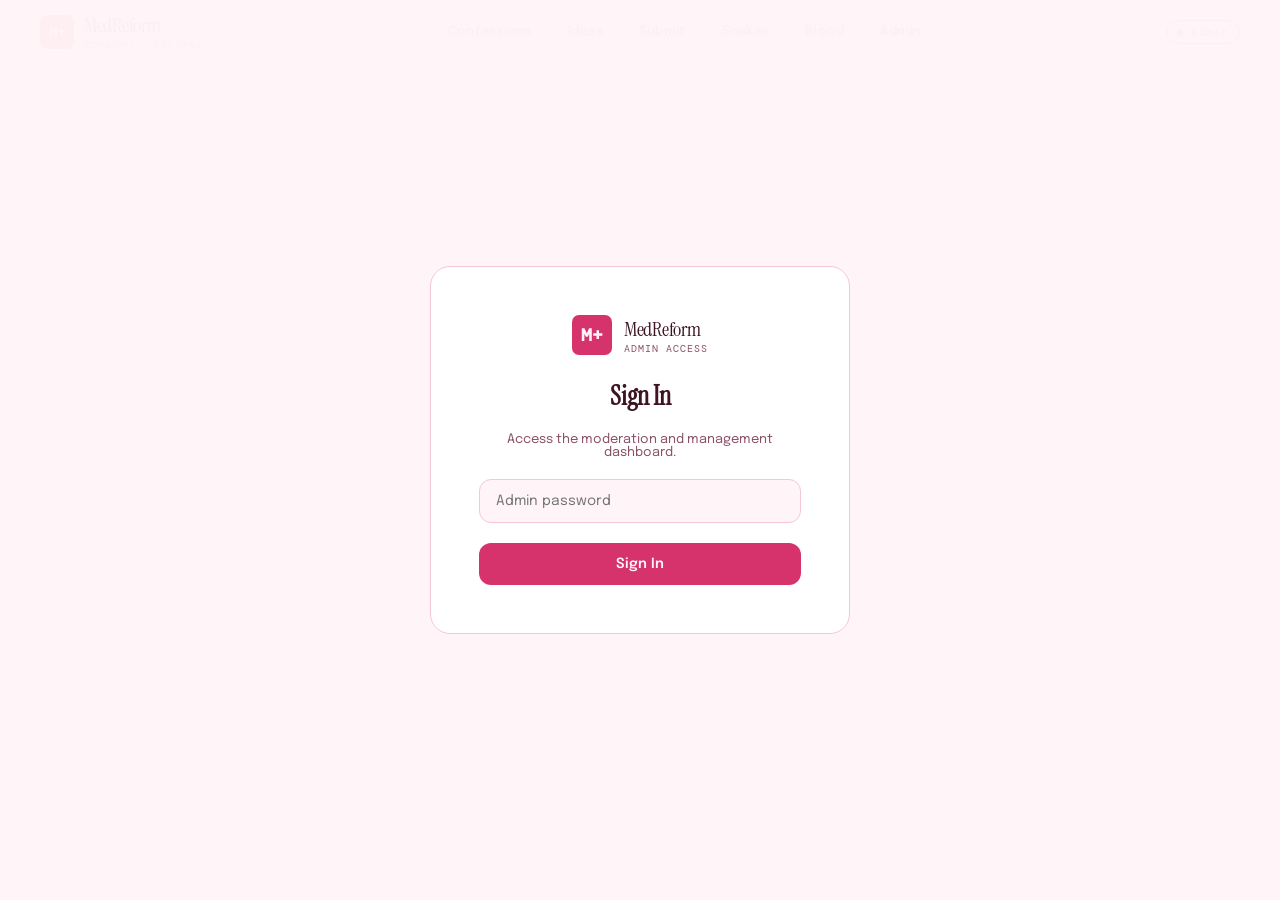
==== commit 402e1b98: "Merge remote-tracking branch 'origin/main' into claude/pages-relative-links # Conflicts: #	admin.htm" ====
--- a/admin.html
+++ b/admin.html
@@ -23,6 +23,7 @@
     <a href="ideas" class="nav-link">Ideas</a>
     <a href="submit" class="nav-link">Submit</a>
     <a href="snakes" class="nav-link">Snakes</a>
+    <a href="donors" class="nav-link">Blood</a>
     <a href="admin" class="nav-link active">Admin</a>
   </nav>
   <span class="badge live">Admin</span>
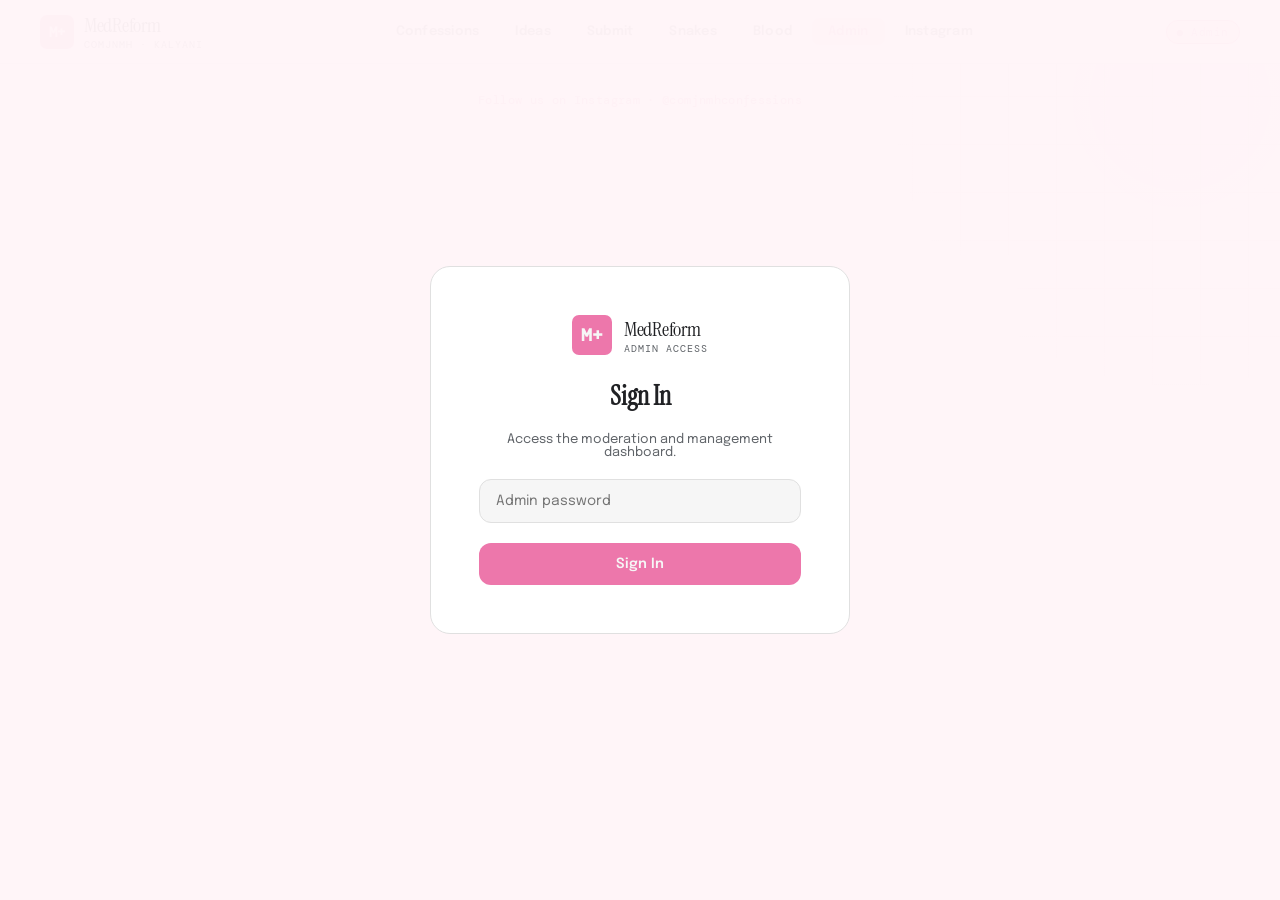
==== commit 7e858f28: "Link Instagram from the nav and a footer on every page Adds an Instagram nav link on pages with the " ====
--- a/admin.html
+++ b/admin.html
@@ -25,6 +25,7 @@
     <a href="snakes" class="nav-link">Snakes</a>
     <a href="donors" class="nav-link">Blood</a>
     <a href="admin" class="nav-link active">Admin</a>
+      <a href="https://www.instagram.com/comjnmhconfessions/" class="nav-link" target="_blank" rel="noopener">Instagram</a>
   </nav>
   <span class="badge live">Admin</span>
 </header>
@@ -864,5 +865,6 @@
 
 initAdmin();
 </script>
+<footer class="site-footer"><a href="https://www.instagram.com/comjnmhconfessions/" target="_blank" rel="noopener">Follow us on Instagram · @comjnmhconfessions</a></footer>
 </body>
 </html>
--- a/styles.css
+++ b/styles.css
@@ -1,14 +1,14 @@
 :root {
-  --bg: #fff5f8;
+  --bg: #f6f6f6;
   --surface: #ffffff;
-  --surface2: #ffeaf2;
-  --border: #f5c6d8;
-  --accent: #d6336c;
-  --accent2: #f06595;
-  --accent-dim: rgba(214,51,108,0.12);
-  --text: #3d1424;
-  --text-muted: #8a5068;
-  --text-dim: #b9889b;
+  --surface2: #fdf0f5;
+  --border: #e0e0e0;
+  --accent: #ed77ab;
+  --accent2: #f58fbd;
+  --accent-dim: rgba(237,119,171,0.12);
+  --text: #202124;
+  --text-muted: #5f6368;
+  --text-dim: #9aa0a6;
   --red: #f87171;
   --amber: #fbbf24;
   --blue: #60a5fa;
@@ -47,7 +47,7 @@
   position: fixed;
   top: -200px; right: -200px;
   width: 600px; height: 600px;
-  background: radial-gradient(circle, rgba(214,51,108,0.07) 0%, transparent 70%);
+  background: radial-gradient(circle, rgba(237,119,171,0.07) 0%, transparent 70%);
   pointer-events: none;
   z-index: 0;
 }
@@ -244,7 +244,7 @@
   transition: border-color 0.18s; width: 100%;
 }
 .form-input:focus, .form-textarea:focus, .form-select:focus {
-  border-color: rgba(214,51,108,0.5);
+  border-color: rgba(237,119,171,0.5);
   background: var(--surface);
 }
 .form-input::placeholder, .form-textarea::placeholder { color: var(--text-dim); }
@@ -320,8 +320,8 @@
 .hero-broken { font-style: italic; color: var(--accent); }
 .hero-subtitle { font-size: 18px; color: var(--text-muted); line-height: 1.7; }
 .hero-ctas { display: flex; gap: 16px; justify-content: center; flex-wrap: wrap; margin-top: 8px; }
-.hero-ctas .btn-primary { background: var(--accent); color: var(--bg); border: none; border-radius: 12px; padding: 14px 32px; font-family: 'Epilogue', sans-serif; font-size: 16px; font-weight: 600; cursor: pointer; transition: all 0.3s; box-shadow: 0 4px 12px rgba(214,51,108,0.2); text-decoration: none; display: inline-block; }
-.hero-ctas .btn-primary:hover { transform: translateY(-4px); box-shadow: 0 12px 24px rgba(214,51,108,0.3); }
+.hero-ctas .btn-primary { background: var(--accent); color: var(--bg); border: none; border-radius: 12px; padding: 14px 32px; font-family: 'Epilogue', sans-serif; font-size: 16px; font-weight: 600; cursor: pointer; transition: all 0.3s; box-shadow: 0 4px 12px rgba(237,119,171,0.2); text-decoration: none; display: inline-block; }
+.hero-ctas .btn-primary:hover { transform: translateY(-4px); box-shadow: 0 12px 24px rgba(237,119,171,0.3); }
 .hero-ctas .btn-ghost { background: transparent; color: var(--text); border: 1px solid var(--border); border-radius: 12px; padding: 14px 32px; font-family: 'Epilogue', sans-serif; font-size: 16px; font-weight: 600; cursor: pointer; transition: all 0.3s; text-decoration: none; display: inline-block; }
 .hero-ctas .btn-ghost:hover { border-color: var(--accent); color: var(--accent); background: var(--accent-dim); }
 .stats-row { display: grid; grid-template-columns: repeat(auto-fit, minmax(140px, 1fr)); gap: 16px; margin-top: 48px; }
@@ -334,7 +334,7 @@
 .section-head p { font-size: 16px; color: var(--text-muted); max-width: 600px; line-height: 1.6; }
 .ideas-grid { display: grid; grid-template-columns: repeat(auto-fit, minmax(280px, 1fr)); gap: 20px; }
 .ideas-grid .idea-card { background: var(--surface); border: 1px solid var(--border); border-radius: 12px; padding: 20px; display: flex; flex-direction: column; gap: 12px; cursor: pointer; transition: all 0.2s; text-decoration: none; color: inherit; }
-.ideas-grid .idea-card:hover { border-color: var(--accent); box-shadow: 0 8px 24px rgba(214,51,108,0.1); }
+.ideas-grid .idea-card:hover { border-color: var(--accent); box-shadow: 0 8px 24px rgba(237,119,171,0.1); }
 .idea-votes { font-family: 'Instrument Serif', serif; font-size: 18px; font-weight: 700; color: var(--accent); }
 .ideas-grid .idea-title { font-weight: 600; color: var(--text); line-height: 1.3; }
 .ideas-grid .idea-meta { display: flex; gap: 6px; font-size: 11px; color: var(--text-dim); flex-wrap: wrap; }
@@ -359,8 +359,8 @@
 .ideas-wrap { position: relative; z-index: 1; max-width: 800px; margin: 0 auto; padding: 40px 20px 100px; }
 .ideas-header { display: flex; align-items: center; justify-content: space-between; margin-bottom: 32px; gap: 16px; flex-wrap: wrap; }
 .ideas-header h1 { font-family: 'Instrument Serif', serif; font-size: 32px; color: var(--text); }
-.fab { background: var(--accent); color: var(--bg); border: none; border-radius: 50%; width: 56px; height: 56px; font-size: 24px; cursor: pointer; display: flex; align-items: center; justify-content: center; transition: all 0.2s; box-shadow: 0 4px 12px rgba(214,51,108,0.2); }
-.fab:hover { transform: scale(1.1); box-shadow: 0 8px 20px rgba(214,51,108,0.3); }
+.fab { background: var(--accent); color: var(--bg); border: none; border-radius: 50%; width: 56px; height: 56px; font-size: 24px; cursor: pointer; display: flex; align-items: center; justify-content: center; transition: all 0.2s; box-shadow: 0 4px 12px rgba(237,119,171,0.2); }
+.fab:hover { transform: scale(1.1); box-shadow: 0 8px 20px rgba(237,119,171,0.3); }
 @media (max-width: 700px) { .fab { display: none; } }
 .search-box { width: 100%; background: var(--surface); border: 1px solid var(--border); border-radius: 12px; padding: 12px 16px; color: var(--text); font-family: 'Epilogue', sans-serif; font-size: 14px; margin-bottom: 20px; transition: all 0.2s; }
 .search-box:focus { outline: none; border-color: var(--accent); box-shadow: 0 0 0 2px var(--accent-dim); }
@@ -373,7 +373,7 @@
 .range-val { font-family: 'DM Mono', monospace; font-size: 11px; color: var(--accent); min-width: 30px; text-align: right; }
 .ideas-list { display: flex; flex-direction: column; gap: 16px; }
 .ideas-wrap .idea-card { background: var(--surface); border: 1px solid var(--border); border-radius: 12px; padding: 20px; display: grid; grid-template-columns: 52px 1fr; gap: 16px; transition: all 0.2s; }
-.ideas-wrap .idea-card:hover { border-color: var(--accent); box-shadow: 0 8px 24px rgba(214,51,108,0.08); }
+.ideas-wrap .idea-card:hover { border-color: var(--accent); box-shadow: 0 8px 24px rgba(237,119,171,0.08); }
 .ideas-wrap .vote-col { display: flex; flex-direction: column; align-items: center; gap: 8px; }
 .ideas-wrap .vote-btn { background: transparent; border: 1px solid var(--border); color: var(--text-muted); width: 40px; height: 40px; border-radius: 8px; cursor: pointer; font-size: 18px; transition: all 0.2s; display: flex; align-items: center; justify-content: center; }
 .ideas-wrap .vote-btn:hover { border-color: var(--text-dim); background: var(--surface2); }
@@ -386,7 +386,7 @@
 .status-badge { padding: 4px 10px; border-radius: 5px; font-size: 11px; font-weight: 600; }
 .status-badge.submitted  { background: rgba(251,191,36,0.12);  color: var(--amber); }
 .status-badge.reviewed   { background: rgba(96,165,250,0.12);  color: var(--blue); }
-.status-badge.implemented{ background: rgba(214,51,108,0.12);  color: var(--accent); }
+.status-badge.implemented{ background: rgba(237,119,171,0.12);  color: var(--accent); }
 .status-badge.rejected   { background: rgba(248,113,113,0.12); color: var(--red); }
 .ideas-wrap .idea-title { font-size: 16px; font-weight: 600; color: var(--text); flex: 1; }
 .ideas-wrap .idea-meta { display: flex; gap: 12px; font-size: 12px; color: var(--text-dim); flex-wrap: wrap; }
@@ -425,7 +425,7 @@
 .submit-header { margin-bottom: 40px; }
 .submit-header h1 { font-family: 'Instrument Serif', serif; font-size: 36px; color: var(--text); margin-bottom: 8px; }
 .submit-header p { color: var(--text-muted); font-size: 14px; line-height: 1.6; }
-.form-card { background: var(--surface); border: 1px solid var(--border); border-radius: 16px; padding: 32px; display: flex; flex-direction: column; gap: 28px; }
+.form-card { background: var(--surface); border: 1px solid var(--border); border-top: 8px solid var(--accent); border-radius: 8px; padding: 32px; display: flex; flex-direction: column; gap: 28px; }
 .submit-wrap .form-group { display: flex; flex-direction: column; gap: 10px; }
 .submit-wrap .form-label { font-family: 'Epilogue', sans-serif; font-size: 13px; font-weight: 600; color: var(--text); text-transform: uppercase; letter-spacing: 0.3px; }
 .cat-chip { padding: 8px 16px; border-radius: 8px; border: 1px solid var(--border); background: transparent; color: var(--text-muted); cursor: pointer; font-family: 'Epilogue', sans-serif; font-size: 13px; transition: all 0.2s; }
@@ -463,7 +463,7 @@
 .form-error.show { display: block; }
 .submit-row { display: flex; align-items: center; gap: 12px; flex-wrap: wrap; }
 .submit-wrap .btn-primary { background: var(--accent); color: var(--bg); border: none; border-radius: 10px; padding: 12px 28px; font-family: 'Epilogue', sans-serif; font-size: 14px; font-weight: 600; cursor: pointer; transition: all 0.2s; }
-.submit-wrap .btn-primary:hover { transform: translateY(-2px); box-shadow: 0 12px 24px rgba(214,51,108,0.2); }
+.submit-wrap .btn-primary:hover { transform: translateY(-2px); box-shadow: 0 12px 24px rgba(237,119,171,0.2); }
 .submit-wrap .btn-primary:active { transform: translateY(0); }
 .btn-secondary { background: transparent; color: var(--text-muted); border: 1px solid var(--border); border-radius: 10px; padding: 10px 24px; font-family: 'Epilogue', sans-serif; font-size: 14px; cursor: pointer; transition: all 0.2s; }
 .btn-secondary:hover { background: var(--surface2); color: var(--text); }
@@ -489,7 +489,7 @@
 .login-input:focus { outline: none; border-color: var(--accent); box-shadow: 0 0 0 2px var(--accent-dim); }
 .login-input:disabled { opacity: 0.5; cursor: not-allowed; }
 .login-btn { background: var(--accent); color: var(--bg); border: none; border-radius: 12px; padding: 14px 24px; font-family: 'Epilogue', sans-serif; font-weight: 600; font-size: 14px; cursor: pointer; transition: all 0.2s; width: 100%; }
-.login-btn:hover:not(:disabled) { transform: translateY(-2px); box-shadow: 0 12px 24px rgba(214,51,108,0.2); }
+.login-btn:hover:not(:disabled) { transform: translateY(-2px); box-shadow: 0 12px 24px rgba(237,119,171,0.2); }
 .login-btn:disabled { opacity: 0.6; cursor: not-allowed; transform: none; }
 .login-error { background: rgba(248,113,113,0.1); color: var(--red); border: 1px solid rgba(248,113,113,0.4); border-radius: 8px; padding: 12px 16px; font-size: 13px; text-align: center; display: none; }
 .admin-screen { display: none; }
@@ -549,11 +549,11 @@
 .idea-title-row { display: flex; align-items: flex-start; gap: 8px; flex-wrap: wrap; }
 .admin-shell .idea-title { font-weight: 600; color: var(--text); font-size: 14px; flex: 1; min-width: 0; }
 .idea-badges { display: flex; gap: 6px; flex-wrap: wrap; flex-shrink: 0; }
-.badge-cat { padding: 3px 8px; border-radius: 4px; font-size: 10px; font-weight: 600; background: rgba(214,51,108,0.08); color: var(--accent); text-transform: uppercase; letter-spacing: 0.3px; }
+.badge-cat { padding: 3px 8px; border-radius: 4px; font-size: 10px; font-weight: 600; background: rgba(237,119,171,0.08); color: var(--accent); text-transform: uppercase; letter-spacing: 0.3px; }
 .badge-status { padding: 3px 8px; border-radius: 4px; font-size: 10px; font-weight: 600; }
 .badge-status.submitted   { background: rgba(251,191,36,0.12);  color: var(--amber); }
 .badge-status.reviewed    { background: rgba(96,165,250,0.12);  color: var(--blue); }
-.badge-status.implemented { background: rgba(214,51,108,0.12);  color: var(--accent); }
+.badge-status.implemented { background: rgba(237,119,171,0.12);  color: var(--accent); }
 .badge-status.rejected    { background: rgba(248,113,113,0.12); color: var(--red); }
 .badge-flag { background: rgba(248,113,113,0.12); color: var(--red); padding: 3px 8px; border-radius: 4px; font-size: 10px; font-weight: 600; }
 .idea-meta-row { display: flex; gap: 10px; font-size: 12px; color: var(--text-dim); flex-wrap: wrap; }
@@ -566,7 +566,7 @@
 .btn-action:hover { background: var(--surface2); color: var(--text); }
 .btn-action.danger { color: var(--red); border-color: rgba(248,113,113,0.3); }
 .btn-action.danger:hover { background: rgba(248,113,113,0.08); }
-.btn-action.success { color: var(--accent); border-color: rgba(214,51,108,0.3); }
+.btn-action.success { color: var(--accent); border-color: rgba(237,119,171,0.3); }
 .btn-action.success:hover { background: var(--accent-dim); }
 .admin-shell .empty-state { padding: 48px 20px; color: var(--text-muted); }
 .admin-shell .empty-state h3 { color: var(--text); }
@@ -575,12 +575,12 @@
 .log-entry { background: var(--surface); border: 1px solid var(--border); border-radius: 8px; padding: 10px 14px; display: flex; align-items: flex-start; gap: 12px; font-size: 13px; }
 .log-action { font-family: 'DM Mono', monospace; font-size: 11px; font-weight: 600; padding: 2px 8px; border-radius: 4px; flex-shrink: 0; margin-top: 1px; }
 .log-action.status-change { background: rgba(96,165,250,0.12);  color: var(--blue); }
-.log-action.edit           { background: rgba(214,51,108,0.12);  color: var(--accent); }
+.log-action.edit           { background: rgba(237,119,171,0.12);  color: var(--accent); }
 .log-action.delete         { background: rgba(248,113,113,0.12); color: var(--red); }
 .log-action.flag           { background: rgba(248,113,113,0.12); color: var(--red); }
-.log-action.unflag         { background: rgba(214,51,108,0.12);  color: var(--accent); }
+.log-action.unflag         { background: rgba(237,119,171,0.12);  color: var(--accent); }
 .log-action.comment        { background: rgba(251,191,36,0.12);  color: var(--amber); }
-.log-action.export         { background: rgba(122,148,133,0.12); color: var(--text-dim); }
+.log-action.export         { background: rgba(95,99,104,0.12); color: var(--text-dim); }
 .log-detail { flex: 1; color: var(--text-muted); }
 .log-time { font-family: 'DM Mono', monospace; font-size: 11px; color: var(--text-dim); flex-shrink: 0; }
 .modal { display: none; position: fixed; inset: 0; background: rgba(0,0,0,0.8); z-index: 500; align-items: center; justify-content: center; padding: 16px; }
@@ -634,3 +634,9 @@
   .form-row { grid-template-columns: 1fr; }
   .header-btns .btn-export { display: none; }
 }
+
+/* Site footer: Instagram link on every page */
+.site-footer { text-align: center; padding: 28px 16px 28px; font-family: 'DM Mono', monospace; font-size: 12px; letter-spacing: .03em; }
+.site-footer a { color: var(--accent); text-decoration: none; }
+.site-footer a:hover { text-decoration: underline; }
+@media (max-width: 700px) { .site-footer { padding-bottom: calc(var(--mob-nav-h) + 24px); } }
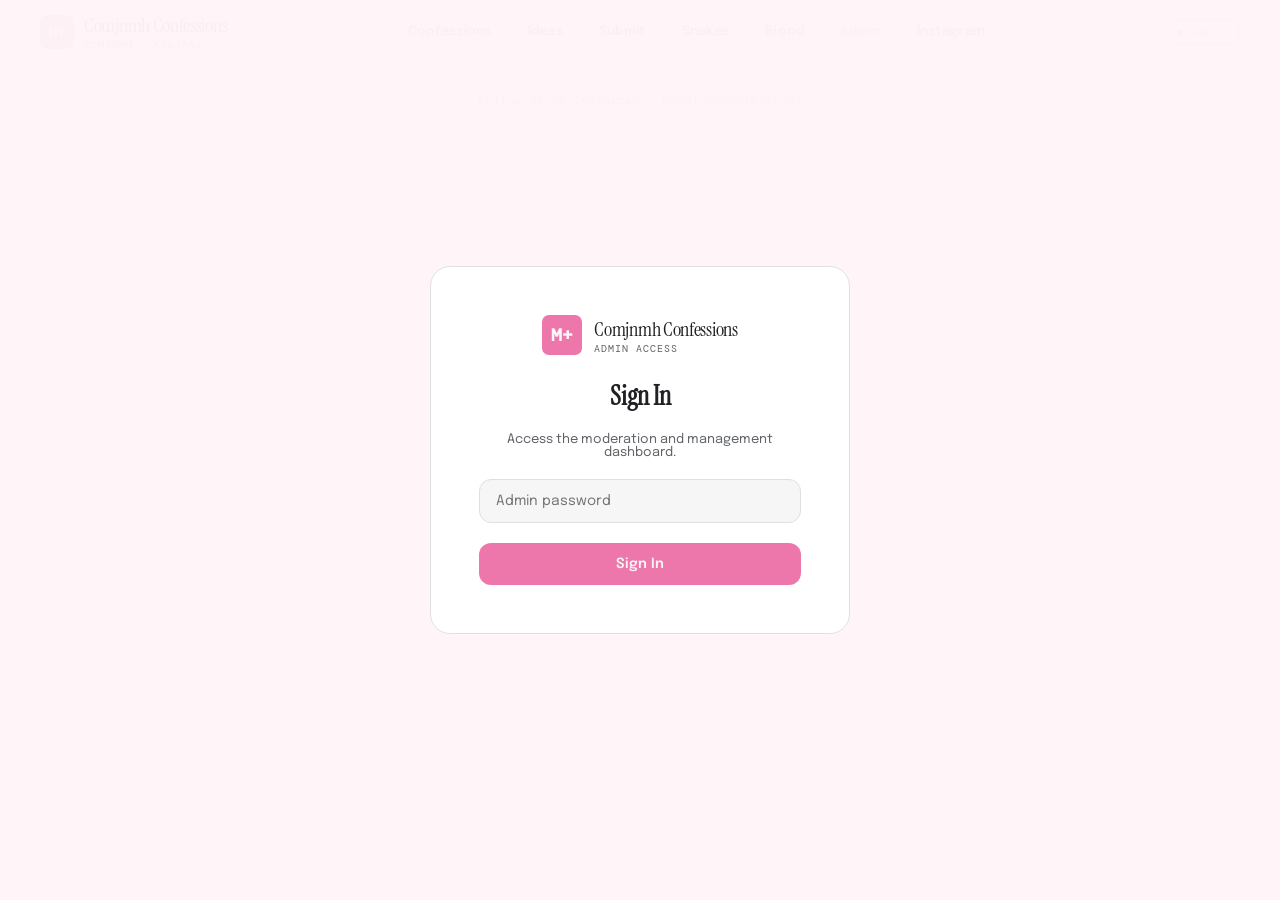
==== commit a73b0e5a: "Rename visible MedReform name to Comjnmh Confessions Header logo text, page titles, social titles an" ====
--- a/admin.html
+++ b/admin.html
@@ -3,7 +3,7 @@
 <head>
 <meta charset="UTF-8">
 <meta name="viewport" content="width=device-width, initial-scale=1.0">
-<title>Admin Panel — MedReform</title>
+<title>Admin Panel — Comjnmh Confessions</title>
 <meta name="robots" content="noindex, nofollow">
 <link href="https://fonts.googleapis.com/css2?family=Instrument+Serif:ital@0;1&family=DM+Mono:wght@400;500&family=Epilogue:wght@300;400;500;700;900&display=swap" rel="stylesheet">
 <link rel="stylesheet" href="styles.css">
@@ -14,7 +14,7 @@
   <a href="./" class="logo">
     <div class="logo-mark">M+</div>
     <div>
-      <div class="logo-text">MedReform</div>
+      <div class="logo-text">Comjnmh Confessions</div>
       <div class="logo-sub">COMJNMH · Kalyani</div>
     </div>
   </a>
@@ -36,7 +36,7 @@
     <div class="login-logo">
       <div class="logo-mark">M+</div>
       <div>
-        <div class="logo-text">MedReform</div>
+        <div class="logo-text">Comjnmh Confessions</div>
         <div class="logo-sub">Admin Access</div>
       </div>
     </div>
